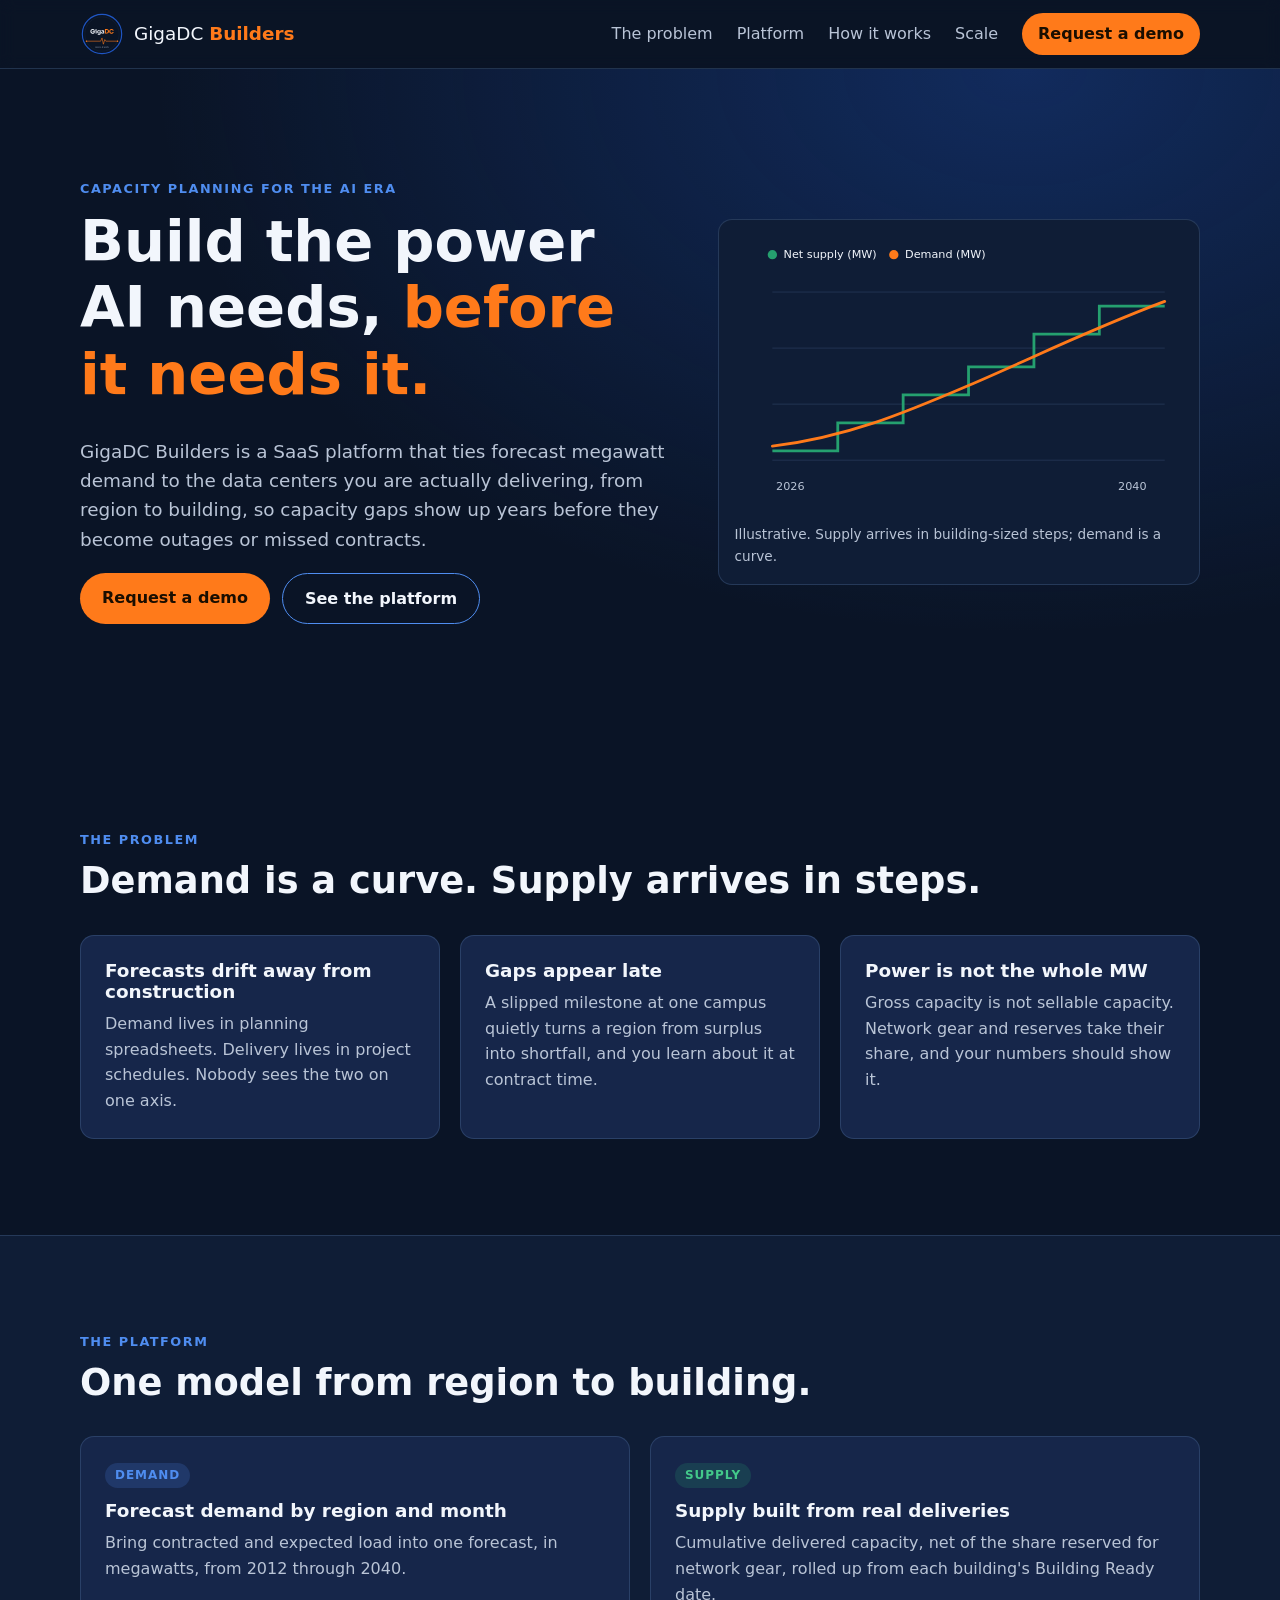
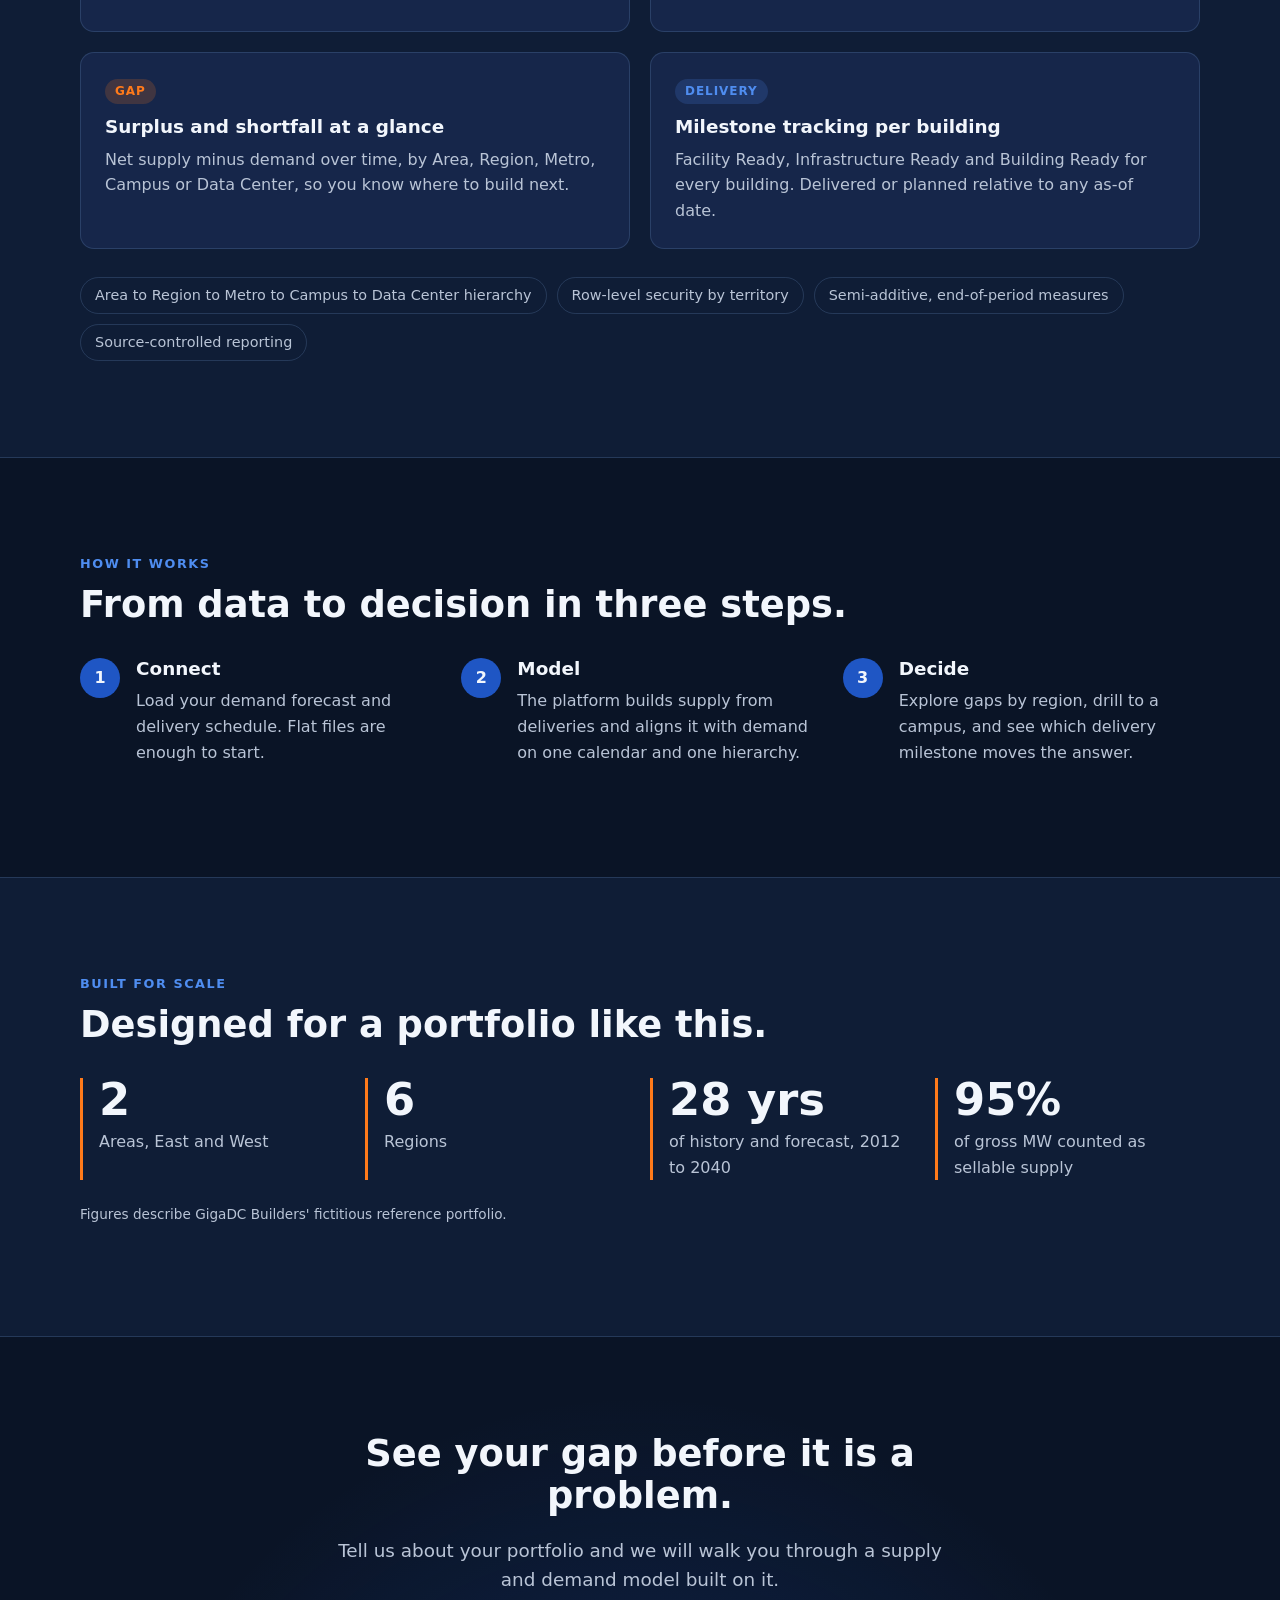
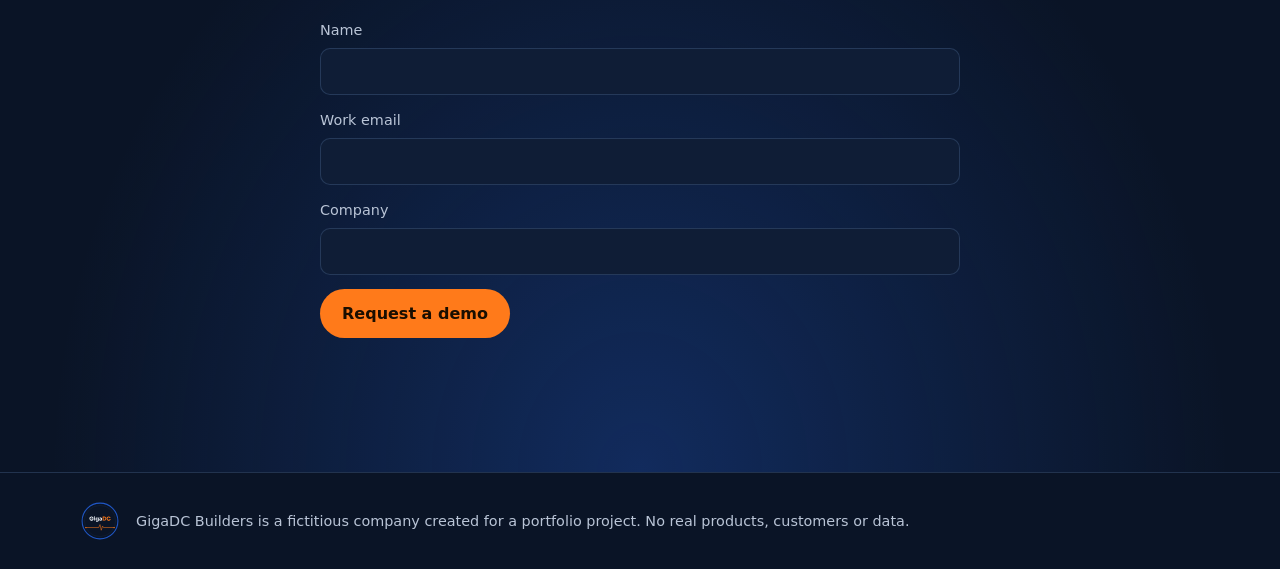
==== index.html @ 9e3f1603 "Add GigaDC Builders home page Single-page marketing site pitching the capacity planning SaaS: hero, " ====
<!doctype html>
<html lang="en">
<head>
  <meta charset="utf-8">
  <meta name="viewport" content="width=device-width, initial-scale=1">
  <title>GigaDC Builders | Plan and deliver AI-scale data center capacity</title>
  <meta name="description" content="GigaDC Builders is a SaaS platform that matches forecast power demand to delivered data center supply, so AI capacity lands when it is needed.">
  <link rel="icon" href="assets/logos/GigaDC_primary_on-dark.svg" type="image/svg+xml">
  <link rel="stylesheet" href="css/styles.css">
</head>
<body>
  <header class="site-header">
    <div class="wrap nav">
      <a href="#top" class="brand" aria-label="GigaDC Builders home">
        <img src="assets/logos/GigaDC_builders_on-dark.svg" alt="GigaDC Builders" width="44" height="44">
        <span>GigaDC <b>Builders</b></span>
      </a>
      <button class="nav-toggle" aria-label="Toggle menu" aria-expanded="false">Menu</button>
      <nav id="nav" aria-label="Primary">
        <a href="#problem">The problem</a>
        <a href="#platform">Platform</a>
        <a href="#how">How it works</a>
        <a href="#numbers">Scale</a>
        <a href="#demo" class="btn btn-small">Request a demo</a>
      </nav>
    </div>
  </header>

  <main id="top">
    <section class="hero">
      <div class="wrap hero-grid">
        <div>
          <p class="eyebrow">Capacity planning for the AI era</p>
          <h1>Build the power AI needs, <span class="accent">before it needs it.</span></h1>
          <p class="lead">GigaDC Builders is a SaaS platform that ties forecast megawatt demand to the data centers you are actually delivering, from region to building, so capacity gaps show up years before they become outages or missed contracts.</p>
          <div class="cta-row">
            <a href="#demo" class="btn">Request a demo</a>
            <a href="#platform" class="btn btn-ghost">See the platform</a>
          </div>
        </div>
        <figure class="hero-visual" aria-label="Supply versus demand, illustrative">
          <svg viewBox="0 0 480 300" role="img" aria-labelledby="chart-title">
            <title id="chart-title">Illustrative chart: net supply steps up and meets rising demand</title>
            <g stroke="#5B7AA8" stroke-opacity=".25">
              <line x1="40" y1="60" x2="460" y2="60"/><line x1="40" y1="120" x2="460" y2="120"/>
              <line x1="40" y1="180" x2="460" y2="180"/><line x1="40" y1="240" x2="460" y2="240"/>
            </g>
            <path class="supply" d="M40 230 H110 V200 H180 V170 H250 V140 H320 V105 H390 V75 H460" fill="none" stroke="#25A06F" stroke-width="3"/>
            <path class="demand" d="M40 225 C120 215 180 190 250 160 S380 100 460 70" fill="none" stroke="#FF7A1A" stroke-width="3" stroke-linecap="round"/>
            <text x="44" y="272" fill="#B9C4D6" font-size="12">2026</text>
            <text x="410" y="272" fill="#B9C4D6" font-size="12">2040</text>
            <circle cx="40" cy="20" r="5" fill="#25A06F"/><text x="52" y="24" fill="#F2F6FC" font-size="12">Net supply (MW)</text>
            <circle cx="170" cy="20" r="5" fill="#FF7A1A"/><text x="182" y="24" fill="#F2F6FC" font-size="12">Demand (MW)</text>
          </svg>
          <figcaption>Illustrative. Supply arrives in building-sized steps; demand is a curve.</figcaption>
        </figure>
      </div>
    </section>

    <section id="problem" class="section">
      <div class="wrap">
        <p class="eyebrow">The problem</p>
        <h2>Demand is a curve. Supply arrives in steps.</h2>
        <div class="cards three">
          <article class="card">
            <h3>Forecasts drift away from construction</h3>
            <p>Demand lives in planning spreadsheets. Delivery lives in project schedules. Nobody sees the two on one axis.</p>
          </article>
          <article class="card">
            <h3>Gaps appear late</h3>
            <p>A slipped milestone at one campus quietly turns a region from surplus into shortfall, and you learn about it at contract time.</p>
          </article>
          <article class="card">
            <h3>Power is not the whole MW</h3>
            <p>Gross capacity is not sellable capacity. Network gear and reserves take their share, and your numbers should show it.</p>
          </article>
        </div>
      </div>
    </section>

    <section id="platform" class="section alt">
      <div class="wrap">
        <p class="eyebrow">The platform</p>
        <h2>One model from region to building.</h2>
        <div class="cards two">
          <article class="card feature">
            <span class="tag blue">Demand</span>
            <h3>Forecast demand by region and month</h3>
            <p>Bring contracted and expected load into one forecast, in megawatts, from 2012 through 2040.</p>
          </article>
          <article class="card feature">
            <span class="tag green">Supply</span>
            <h3>Supply built from real deliveries</h3>
            <p>Cumulative delivered capacity, net of the share reserved for network gear, rolled up from each building's Building Ready date.</p>
          </article>
          <article class="card feature">
            <span class="tag orange">Gap</span>
            <h3>Surplus and shortfall at a glance</h3>
            <p>Net supply minus demand over time, by Area, Region, Metro, Campus or Data Center, so you know where to build next.</p>
          </article>
          <article class="card feature">
            <span class="tag blue">Delivery</span>
            <h3>Milestone tracking per building</h3>
            <p>Facility Ready, Infrastructure Ready and Building Ready for every building. Delivered or planned relative to any as-of date.</p>
          </article>
        </div>
        <ul class="chips" aria-label="Also included">
          <li>Area to Region to Metro to Campus to Data Center hierarchy</li>
          <li>Row-level security by territory</li>
          <li>Semi-additive, end-of-period measures</li>
          <li>Source-controlled reporting</li>
        </ul>
      </div>
    </section>

    <section id="how" class="section">
      <div class="wrap">
        <p class="eyebrow">How it works</p>
        <h2>From data to decision in three steps.</h2>
        <ol class="steps">
          <li><span class="num">1</span><div><h3>Connect</h3><p>Load your demand forecast and delivery schedule. Flat files are enough to start.</p></div></li>
          <li><span class="num">2</span><div><h3>Model</h3><p>The platform builds supply from deliveries and aligns it with demand on one calendar and one hierarchy.</p></div></li>
          <li><span class="num">3</span><div><h3>Decide</h3><p>Explore gaps by region, drill to a campus, and see which delivery milestone moves the answer.</p></div></li>
        </ol>
      </div>
    </section>

    <section id="numbers" class="section alt">
      <div class="wrap">
        <p class="eyebrow">Built for scale</p>
        <h2>Designed for a portfolio like this.</h2>
        <dl class="stats">
          <div><dt>2</dt><dd>Areas, East and West</dd></div>
          <div><dt>6</dt><dd>Regions</dd></div>
          <div><dt>28 yrs</dt><dd>of history and forecast, 2012 to 2040</dd></div>
          <div><dt>95%</dt><dd>of gross MW counted as sellable supply</dd></div>
        </dl>
        <p class="note">Figures describe GigaDC Builders' fictitious reference portfolio.</p>
      </div>
    </section>

    <section id="demo" class="section cta">
      <div class="wrap narrow">
        <h2>See your gap before it is a problem.</h2>
        <p class="lead">Tell us about your portfolio and we will walk you through a supply and demand model built on it.</p>
        <form class="demo-form" novalidate>
          <label>Name<input name="name" type="text" autocomplete="name" required></label>
          <label>Work email<input name="email" type="email" autocomplete="email" required></label>
          <label>Company<input name="company" type="text" autocomplete="organization"></label>
          <button class="btn" type="submit">Request a demo</button>
          <p class="form-status" role="status" aria-live="polite"></p>
        </form>
      </div>
    </section>
  </main>

  <footer class="site-footer">
    <div class="wrap foot">
      <img src="assets/logos/GigaDC_primary_on-dark.svg" alt="GigaDC" width="40" height="40">
      <p>GigaDC Builders is a fictitious company created for a portfolio project. No real products, customers or data.</p>
    </div>
  </footer>

  <script src="js/main.js"></script>
</body>
</html>
---- css/styles.css ----
:root {
  --navy-900: #0A1426;
  --navy-800: #0F1D36;
  --navy-700: #16264A;
  --blue: #4F8DF0;
  --blue-deep: #1F56C4;
  --orange: #FF7A1A;
  --green: #25A06F;
  --text: #F2F6FC;
  --muted: #B9C4D6;
  --line: rgba(91, 122, 168, .3);
  --radius: 14px;
  font-family: "Segoe UI", system-ui, -apple-system, Roboto, sans-serif;
}

* { box-sizing: border-box; }
html { scroll-behavior: smooth; scroll-padding-top: 80px; }
body { margin: 0; background: var(--navy-900); color: var(--text); line-height: 1.6; }
img { max-width: 100%; height: auto; }
a { color: inherit; }
.wrap { width: min(1120px, 100% - 32px); margin-inline: auto; }
.narrow { width: min(640px, 100% - 32px); }

h1, h2, h3 { line-height: 1.15; margin: 0 0 .5em; font-weight: 600; }
h1 { font-size: clamp(2.2rem, 5vw, 3.6rem); }
h2 { font-size: clamp(1.6rem, 3vw, 2.3rem); }
h3 { font-size: 1.15rem; }
p { margin: 0 0 1em; color: var(--muted); }
.accent { color: var(--orange); }
.eyebrow { color: var(--blue); text-transform: uppercase; letter-spacing: .12em; font-size: .8rem; font-weight: 600; margin-bottom: .75em; }
.lead { font-size: 1.15rem; max-width: 60ch; }

/* Header */
.site-header { position: sticky; top: 0; z-index: 10; background: rgba(10, 20, 38, .9); backdrop-filter: blur(8px); border-bottom: 1px solid var(--line); }
.nav { display: flex; align-items: center; justify-content: space-between; gap: 16px; min-height: 68px; }
.brand { display: flex; align-items: center; gap: 10px; text-decoration: none; font-weight: 300; font-size: 1.15rem; }
.brand b { color: var(--orange); font-weight: 600; }
nav { display: flex; align-items: center; gap: 24px; }
nav a { text-decoration: none; color: var(--muted); }
nav a:hover { color: var(--text); }
.nav-toggle { display: none; background: none; border: 1px solid var(--line); color: var(--text); border-radius: 8px; padding: 6px 12px; font: inherit; }

/* Buttons */
.btn { display: inline-block; background: var(--orange); color: #1a0e00; font: inherit; font-weight: 600; text-decoration: none; padding: 12px 22px; border: 0; border-radius: 999px; cursor: pointer; }
.btn:hover { filter: brightness(1.08); }
.btn-small { padding: 8px 16px; }
nav a.btn { color: #1a0e00; }
.btn-ghost { background: transparent; color: var(--text); border: 1px solid var(--blue); }
:focus-visible { outline: 3px solid var(--blue); outline-offset: 2px; }

/* Hero */
.hero { padding: clamp(48px, 9vw, 110px) 0; background: radial-gradient(ellipse at 80% 0%, rgba(31, 86, 196, .35), transparent 60%), var(--navy-900); }
.hero-grid { display: grid; grid-template-columns: 1.1fr .9fr; gap: 48px; align-items: center; }
.cta-row { display: flex; flex-wrap: wrap; gap: 12px; margin-top: 8px; }
.hero-visual { margin: 0; background: var(--navy-800); border: 1px solid var(--line); border-radius: var(--radius); padding: 16px; }
.hero-visual svg { width: 100%; height: auto; display: block; }
.hero-visual figcaption { font-size: .85rem; color: var(--muted); margin-top: 8px; }
.supply, .demand { stroke-dasharray: 1200; stroke-dashoffset: 1200; animation: draw 2.2s ease-out .3s forwards; }
@keyframes draw { to { stroke-dashoffset: 0; } }

/* Sections */
.section { padding: clamp(56px, 8vw, 96px) 0; }
.section.alt { background: var(--navy-800); border-block: 1px solid var(--line); }
.cards { display: grid; gap: 20px; margin-top: 32px; }
.cards.three { grid-template-columns: repeat(3, 1fr); }
.cards.two { grid-template-columns: repeat(2, 1fr); }
.card { background: var(--navy-700); border: 1px solid var(--line); border-radius: var(--radius); padding: 24px; }
.card p:last-child { margin-bottom: 0; }
.tag { display: inline-block; font-size: .75rem; font-weight: 600; text-transform: uppercase; letter-spacing: .08em; padding: 3px 10px; border-radius: 999px; margin-bottom: 12px; }
.tag.blue { background: rgba(79, 141, 240, .18); color: var(--blue); }
.tag.green { background: rgba(37, 160, 111, .2); color: #43C98A; }
.tag.orange { background: rgba(255, 122, 26, .18); color: var(--orange); }
.chips { list-style: none; display: flex; flex-wrap: wrap; gap: 10px; padding: 0; margin: 28px 0 0; }
.chips li { border: 1px solid var(--line); border-radius: 999px; padding: 6px 14px; font-size: .9rem; color: var(--muted); }

/* Steps */
.steps { list-style: none; padding: 0; margin: 32px 0 0; display: grid; gap: 24px; grid-template-columns: repeat(3, 1fr); }
.steps li { display: flex; gap: 16px; }
.num { flex: none; width: 40px; height: 40px; border-radius: 50%; display: grid; place-items: center; background: var(--blue-deep); font-weight: 600; }

/* Stats */
.stats { display: grid; grid-template-columns: repeat(4, 1fr); gap: 20px; margin: 32px 0 0; }
.stats div { border-left: 3px solid var(--orange); padding-left: 16px; }
.stats dt { font-size: clamp(2rem, 4vw, 2.8rem); font-weight: 600; line-height: 1; }
.stats dd { margin: 6px 0 0; color: var(--muted); }
.note { font-size: .85rem; margin-top: 24px; }

/* CTA form */
.cta { text-align: center; background: radial-gradient(ellipse at 50% 100%, rgba(31, 86, 196, .35), transparent 65%), var(--navy-900); }
.cta .lead { margin-inline: auto; }
.demo-form { display: grid; gap: 14px; text-align: left; margin-top: 24px; }
.demo-form label { display: grid; gap: 6px; font-size: .9rem; color: var(--muted); }
.demo-form input { font: inherit; padding: 11px 14px; border-radius: 10px; border: 1px solid var(--line); background: var(--navy-800); color: var(--text); }
.demo-form input[aria-invalid="true"] { border-color: #E5484D; }
.demo-form .btn { justify-self: start; }
.form-status { margin: 0; min-height: 1.5em; }

/* Footer */
.site-footer { border-top: 1px solid var(--line); padding: 28px 0; }
.foot { display: flex; align-items: center; gap: 16px; }
.foot p { margin: 0; font-size: .9rem; }

@media (max-width: 860px) {
  .hero-grid, .cards.three, .cards.two, .steps { grid-template-columns: 1fr; }
  .stats { grid-template-columns: repeat(2, 1fr); }
  .nav-toggle { display: block; }
  nav { display: none; position: absolute; top: 68px; left: 0; right: 0; flex-direction: column; align-items: stretch; gap: 0; background: var(--navy-900); border-bottom: 1px solid var(--line); padding: 8px 16px 16px; }
  nav.open { display: flex; }
  nav a { padding: 10px 0; }
  nav a.btn { text-align: center; margin-top: 8px; }
}

@media (prefers-reduced-motion: reduce) {
  html { scroll-behavior: auto; }
  .supply, .demand { animation: none; stroke-dashoffset: 0; }
}
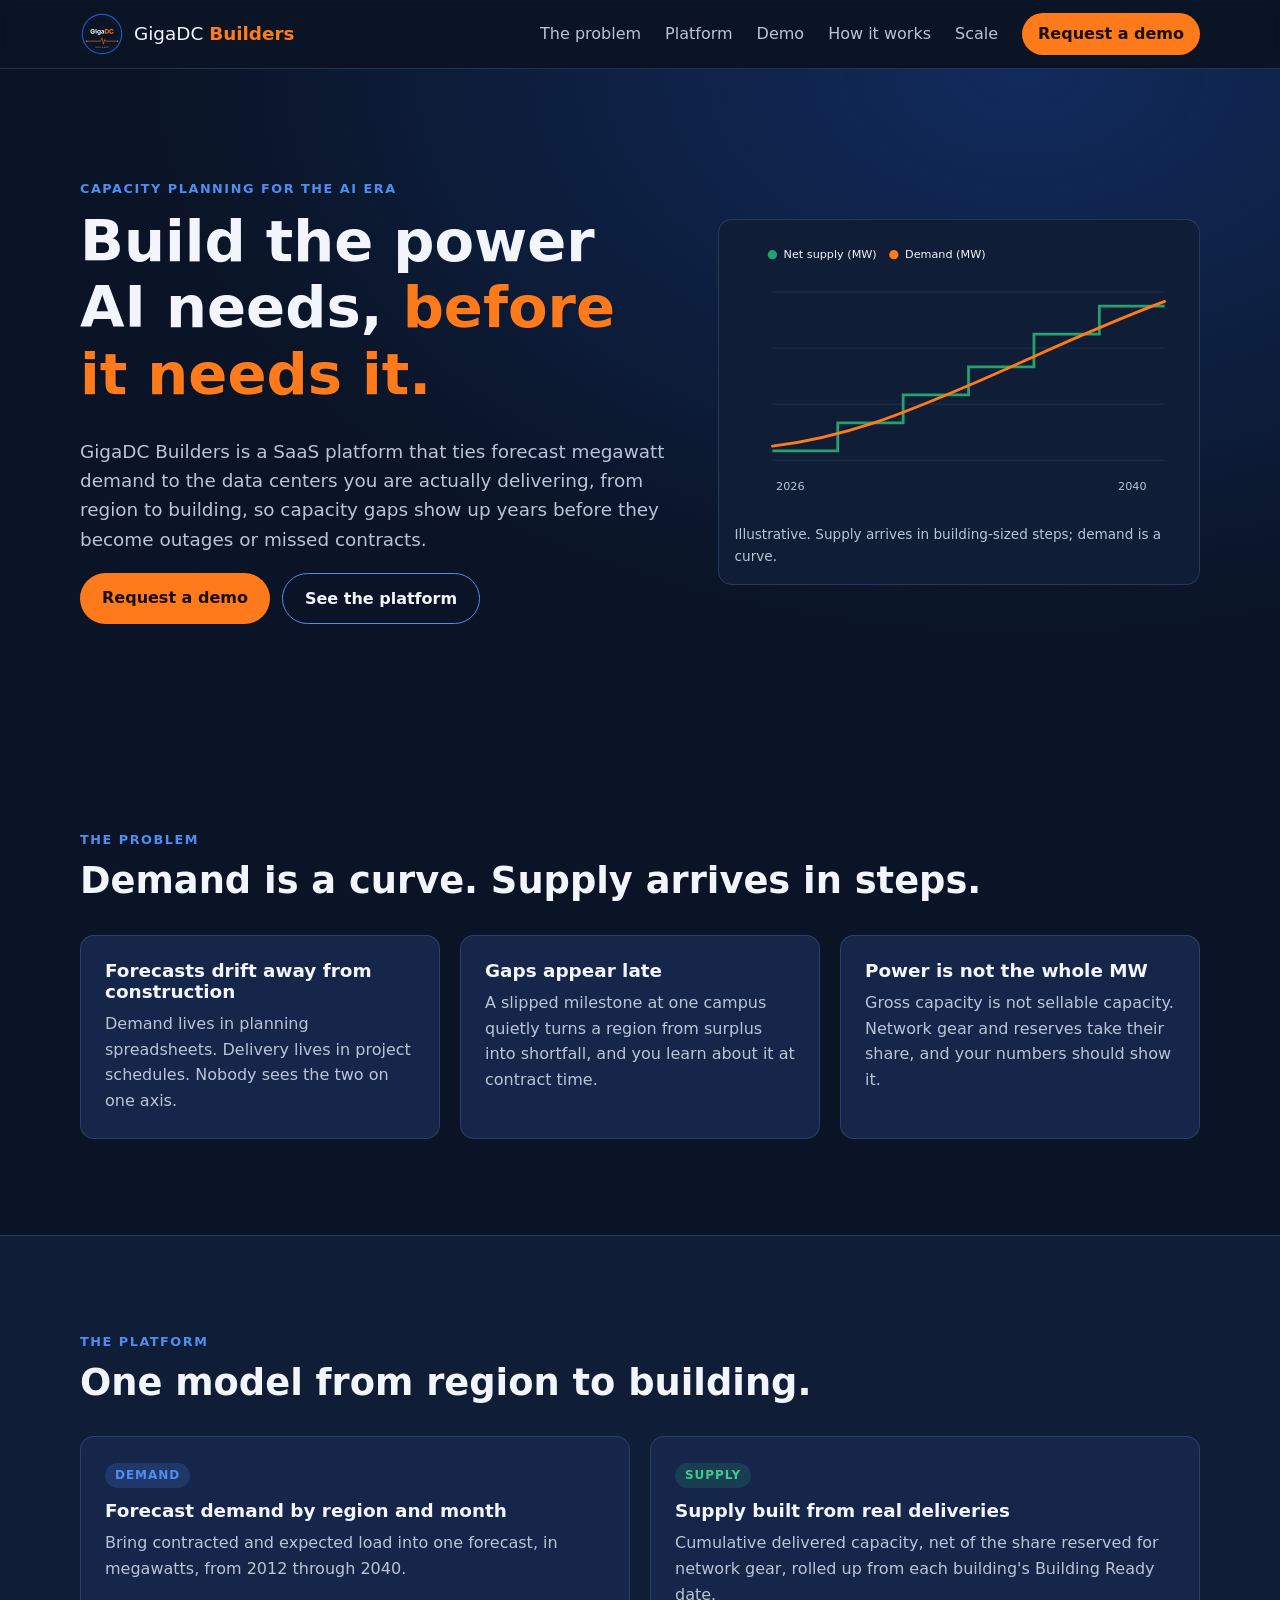
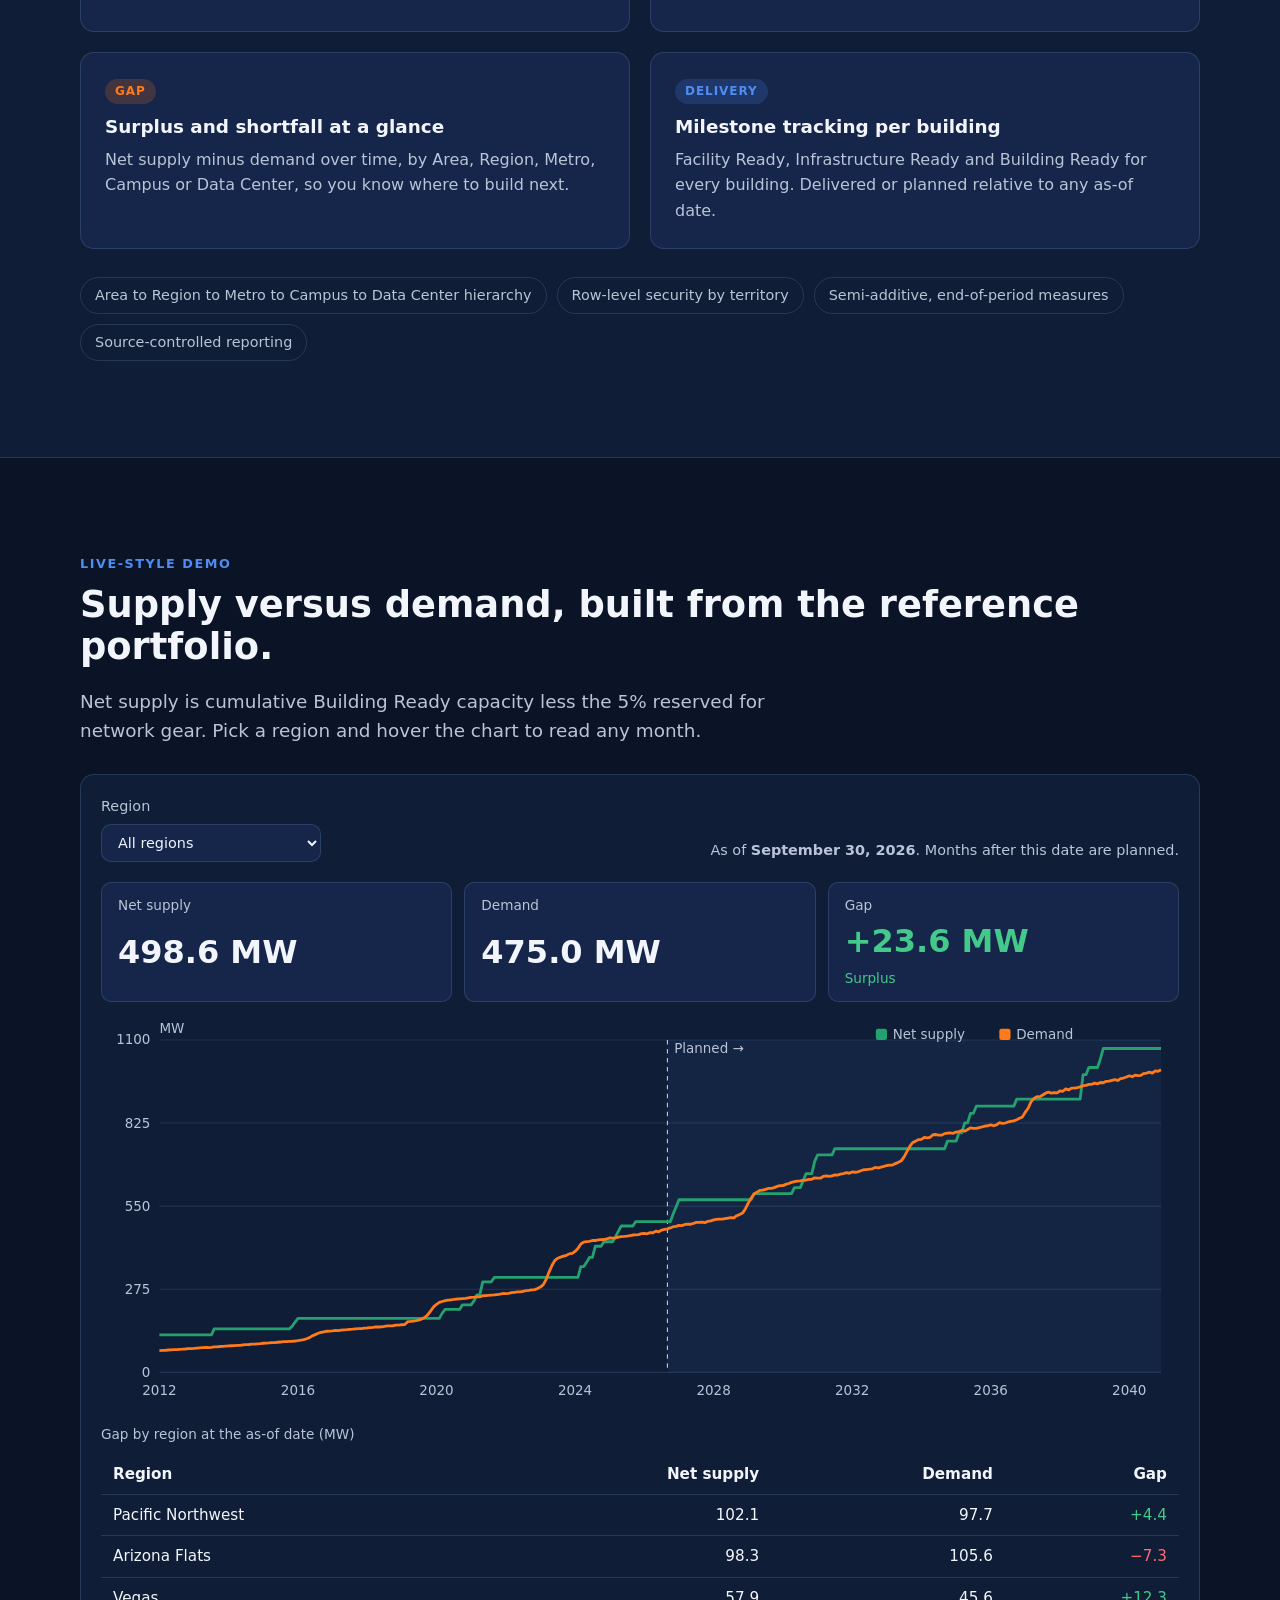
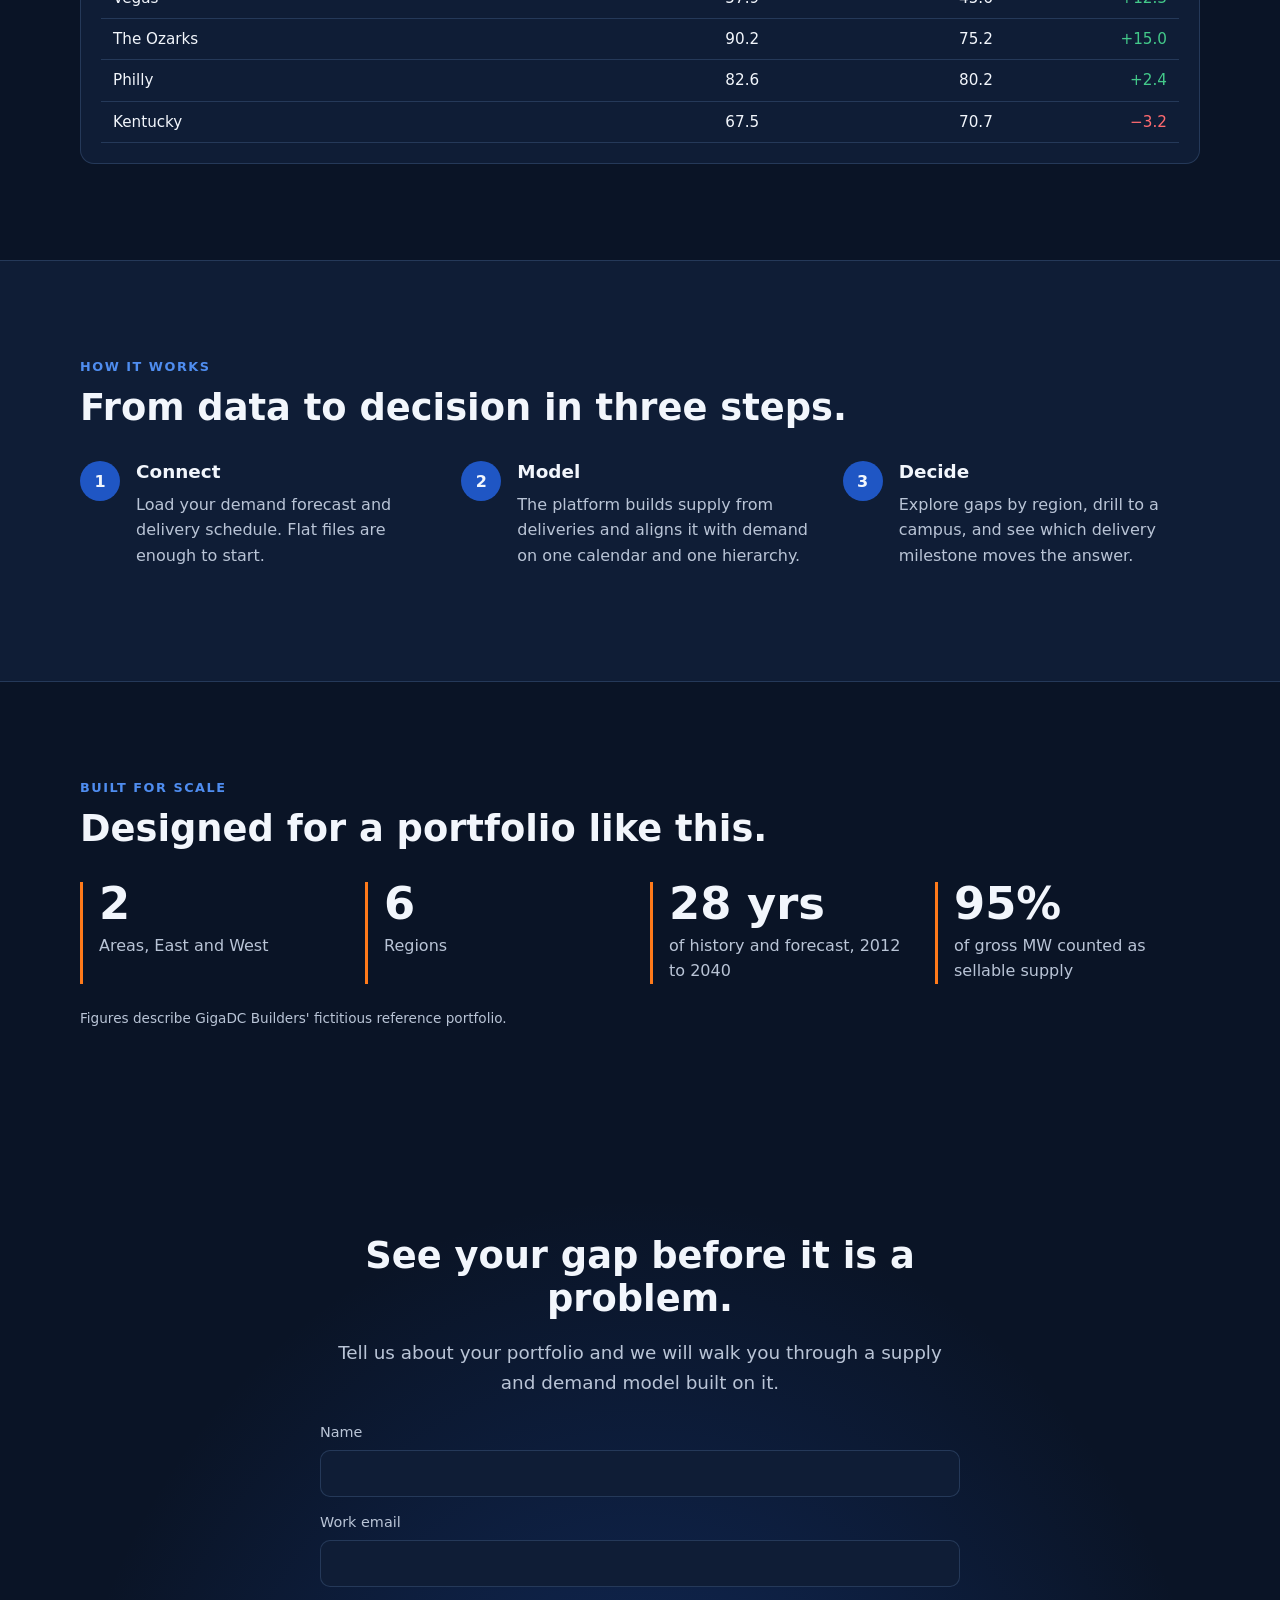
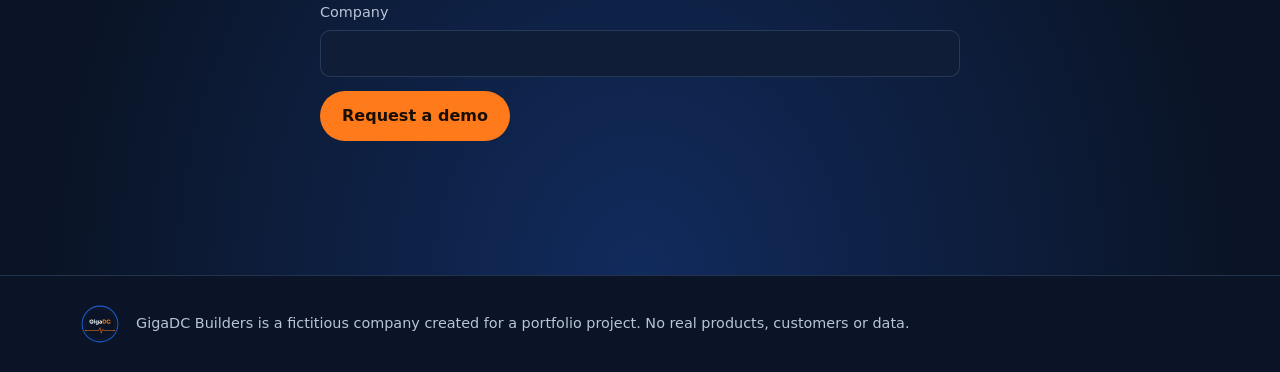
==== commit ebe28a54: "Add supply vs demand dashboard demo Region picker, KPI tiles at the As Of Date, SVG chart with hover" ====
--- a/index.html
+++ b/index.html
@@ -19,6 +19,7 @@
       <nav id="nav" aria-label="Primary">
         <a href="#problem">The problem</a>
         <a href="#platform">Platform</a>
+        <a href="#dashboard">Demo</a>
         <a href="#how">How it works</a>
         <a href="#numbers">Scale</a>
         <a href="#demo" class="btn btn-small">Request a demo</a>
@@ -113,7 +114,39 @@
       </div>
     </section>
 
-    <section id="how" class="section">
+    <section id="dashboard" class="section">
+      <div class="wrap">
+        <p class="eyebrow">Live-style demo</p>
+        <h2>Supply versus demand, built from the reference portfolio.</h2>
+        <p class="lead">Net supply is cumulative Building Ready capacity less the 5% reserved for network gear. Pick a region and hover the chart to read any month.</p>
+        <div class="dash" id="dash">
+          <div class="dash-controls">
+            <label>Region
+              <select id="dash-region"></select>
+            </label>
+            <p class="dash-asof">As of <b id="dash-asof"></b>. Months after this date are planned.</p>
+          </div>
+          <div class="kpis" aria-live="polite">
+            <div class="kpi"><span>Net supply</span><b id="kpi-supply"></b></div>
+            <div class="kpi"><span>Demand</span><b id="kpi-demand"></b></div>
+            <div class="kpi"><span>Gap</span><b id="kpi-gap"></b><em id="kpi-gap-label"></em></div>
+          </div>
+          <div class="chart-box">
+            <svg id="dash-chart" role="img" aria-label="Net supply and demand in MW by month, 2012 to 2040"></svg>
+            <div id="dash-tip" class="tip" hidden></div>
+          </div>
+          <div class="table-scroll">
+            <table class="dash-table">
+              <caption>Gap by region at the as-of date (MW)</caption>
+              <thead><tr><th>Region</th><th>Net supply</th><th>Demand</th><th>Gap</th></tr></thead>
+              <tbody id="dash-rows"></tbody>
+            </table>
+          </div>
+        </div>
+      </div>
+    </section>
+
+    <section id="how" class="section alt">
       <div class="wrap">
         <p class="eyebrow">How it works</p>
         <h2>From data to decision in three steps.</h2>
@@ -125,7 +158,7 @@
       </div>
     </section>
 
-    <section id="numbers" class="section alt">
+    <section id="numbers" class="section">
       <div class="wrap">
         <p class="eyebrow">Built for scale</p>
         <h2>Designed for a portfolio like this.</h2>
@@ -161,6 +194,8 @@
     </div>
   </footer>
 
+  <script src="js/demo-data.js"></script>
+  <script src="js/dashboard.js"></script>
   <script src="js/main.js"></script>
 </body>
 </html>
--- a/css/styles.css
+++ b/css/styles.css
@@ -73,6 +73,34 @@
 .chips { list-style: none; display: flex; flex-wrap: wrap; gap: 10px; padding: 0; margin: 28px 0 0; }
 .chips li { border: 1px solid var(--line); border-radius: 999px; padding: 6px 14px; font-size: .9rem; color: var(--muted); }
 
+/* Dashboard demo */
+.dash { margin-top: 28px; background: var(--navy-800); border: 1px solid var(--line); border-radius: var(--radius); padding: 20px; }
+.dash-controls { display: flex; flex-wrap: wrap; align-items: end; justify-content: space-between; gap: 12px 24px; }
+.dash-controls label { display: grid; gap: 6px; font-size: .9rem; color: var(--muted); }
+.dash-controls select { font: inherit; padding: 9px 12px; border-radius: 10px; border: 1px solid var(--line); background: var(--navy-700); color: var(--text); min-width: 220px; }
+.dash-asof { margin: 0; font-size: .9rem; }
+.kpis { display: grid; grid-template-columns: repeat(3, 1fr); gap: 12px; margin: 20px 0; }
+.kpi { background: var(--navy-700); border: 1px solid var(--line); border-radius: 10px; padding: 12px 16px; display: grid; }
+.kpi span { color: var(--muted); font-size: .85rem; }
+.kpi b { font-size: clamp(1.4rem, 3vw, 2rem); font-weight: 600; }
+.kpi em { font-style: normal; font-size: .85rem; }
+.kpi.good b, .kpi.good em { color: #43C98A; }
+.kpi.bad b, .kpi.bad em { color: #FF6B70; }
+.chart-box { position: relative; }
+#dash-chart { width: 100%; height: auto; display: block; }
+#dash-chart text { fill: var(--muted); font-size: 12px; }
+.tip { position: absolute; pointer-events: none; background: var(--navy-900); border: 1px solid var(--line); border-radius: 8px; padding: 8px 12px; font-size: .85rem; white-space: nowrap; transform: translate(-50%, 0); }
+.tip b { display: block; margin-bottom: 2px; }
+.table-scroll { overflow-x: auto; margin-top: 20px; }
+.dash-table { width: 100%; border-collapse: collapse; font-size: .95rem; }
+.dash-table caption { text-align: left; color: var(--muted); font-size: .85rem; padding-bottom: 8px; }
+.dash-table th, .dash-table td { text-align: right; padding: 8px 12px; border-bottom: 1px solid var(--line); }
+.dash-table th:first-child, .dash-table td:first-child { text-align: left; }
+.dash-table tr.sel { background: rgba(79, 141, 240, .15); }
+.dash-table tbody tr { cursor: pointer; }
+.dash-table .pos { color: #43C98A; }
+.dash-table .neg { color: #FF6B70; }
+
 /* Steps */
 .steps { list-style: none; padding: 0; margin: 32px 0 0; display: grid; gap: 24px; grid-template-columns: repeat(3, 1fr); }
 .steps li { display: flex; gap: 16px; }
@@ -103,6 +131,7 @@
 @media (max-width: 860px) {
   .hero-grid, .cards.three, .cards.two, .steps { grid-template-columns: 1fr; }
   .stats { grid-template-columns: repeat(2, 1fr); }
+  .kpis { grid-template-columns: 1fr; }
   .nav-toggle { display: block; }
   nav { display: none; position: absolute; top: 68px; left: 0; right: 0; flex-direction: column; align-items: stretch; gap: 0; background: var(--navy-900); border-bottom: 1px solid var(--line); padding: 8px 16px 16px; }
   nav.open { display: flex; }
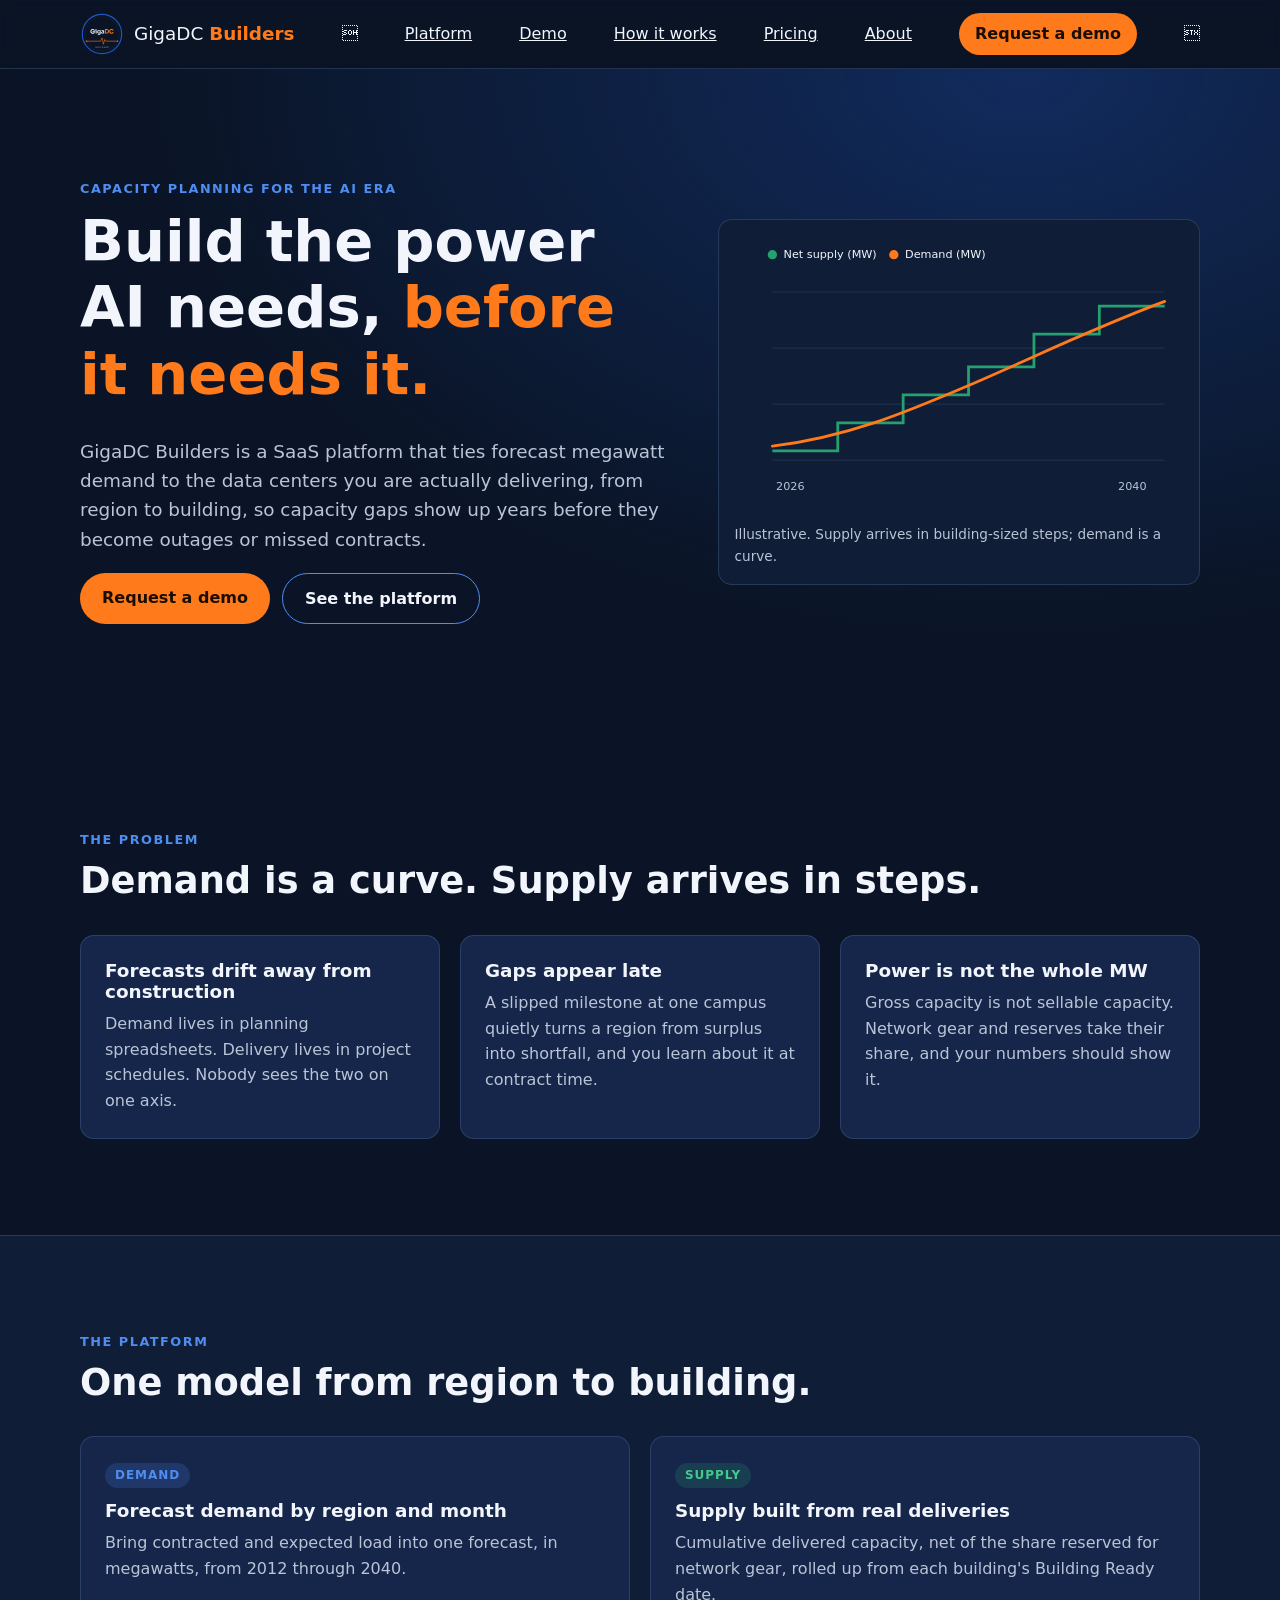
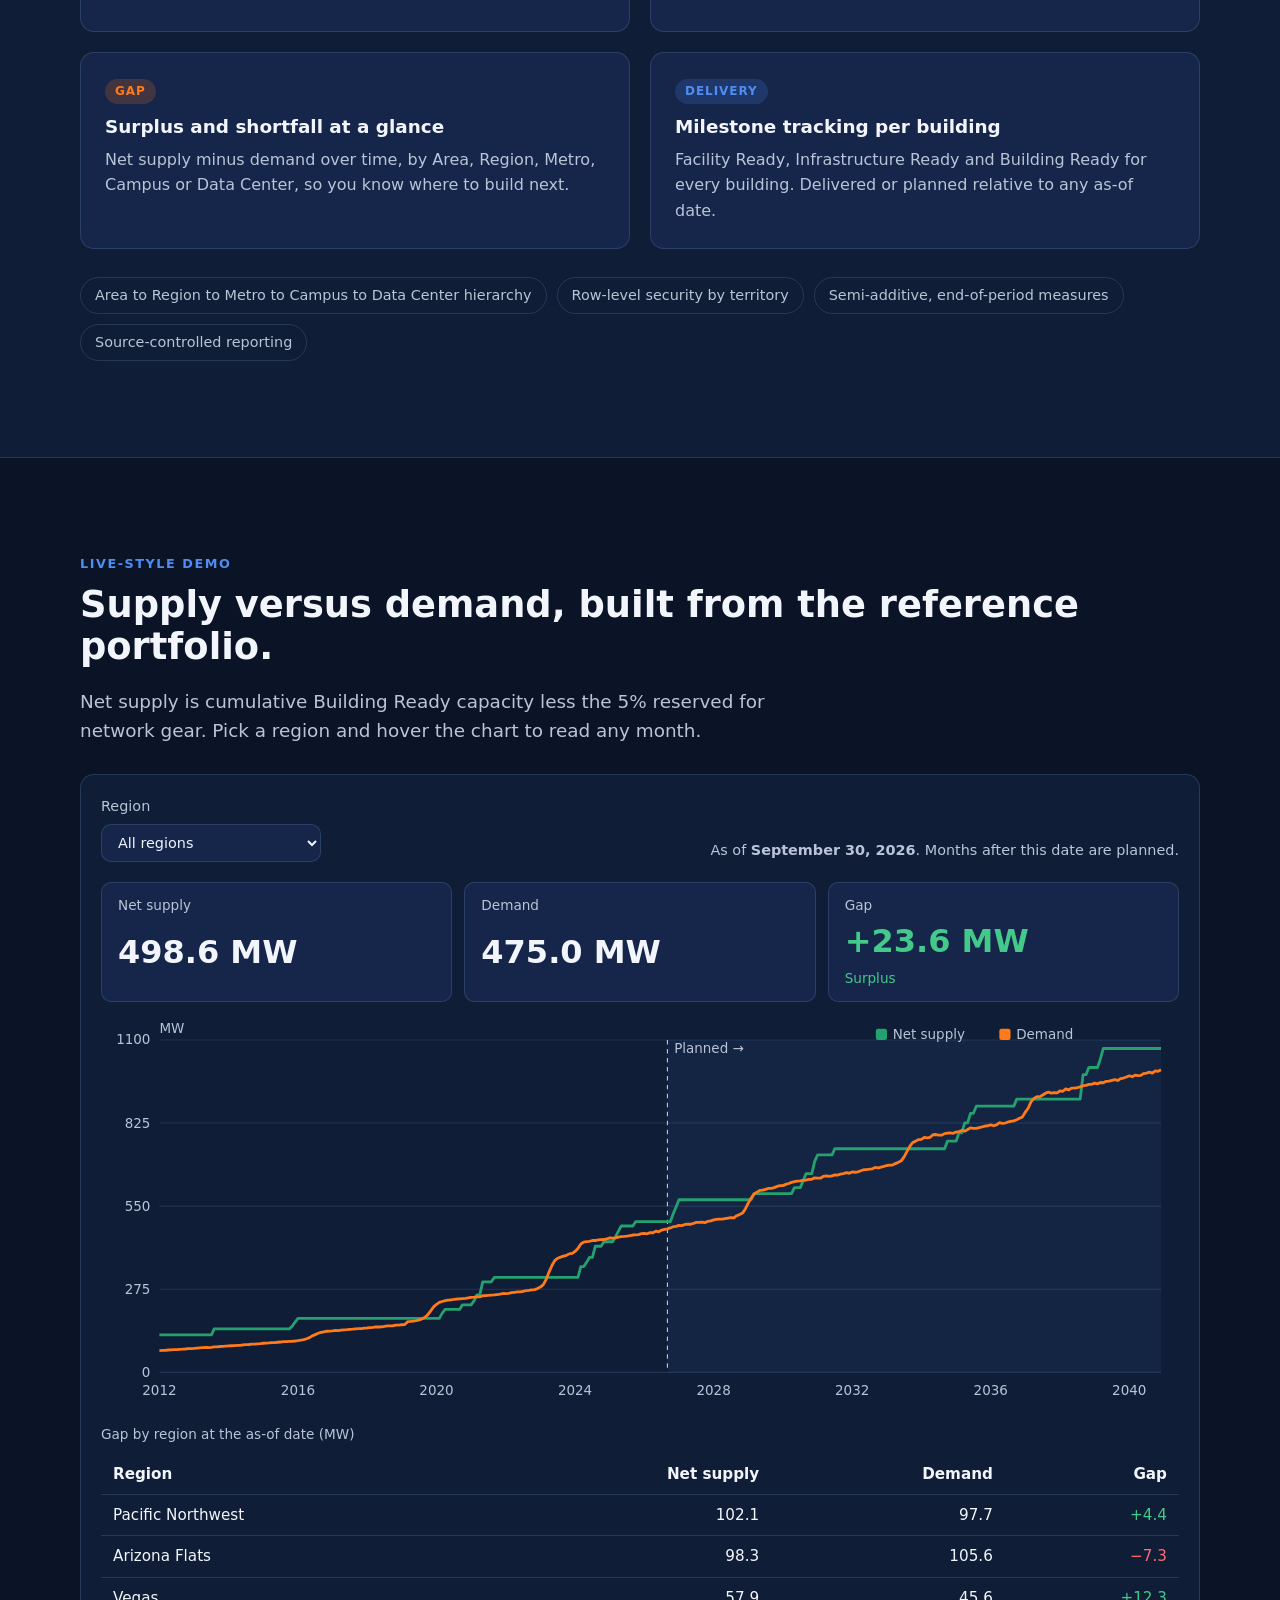
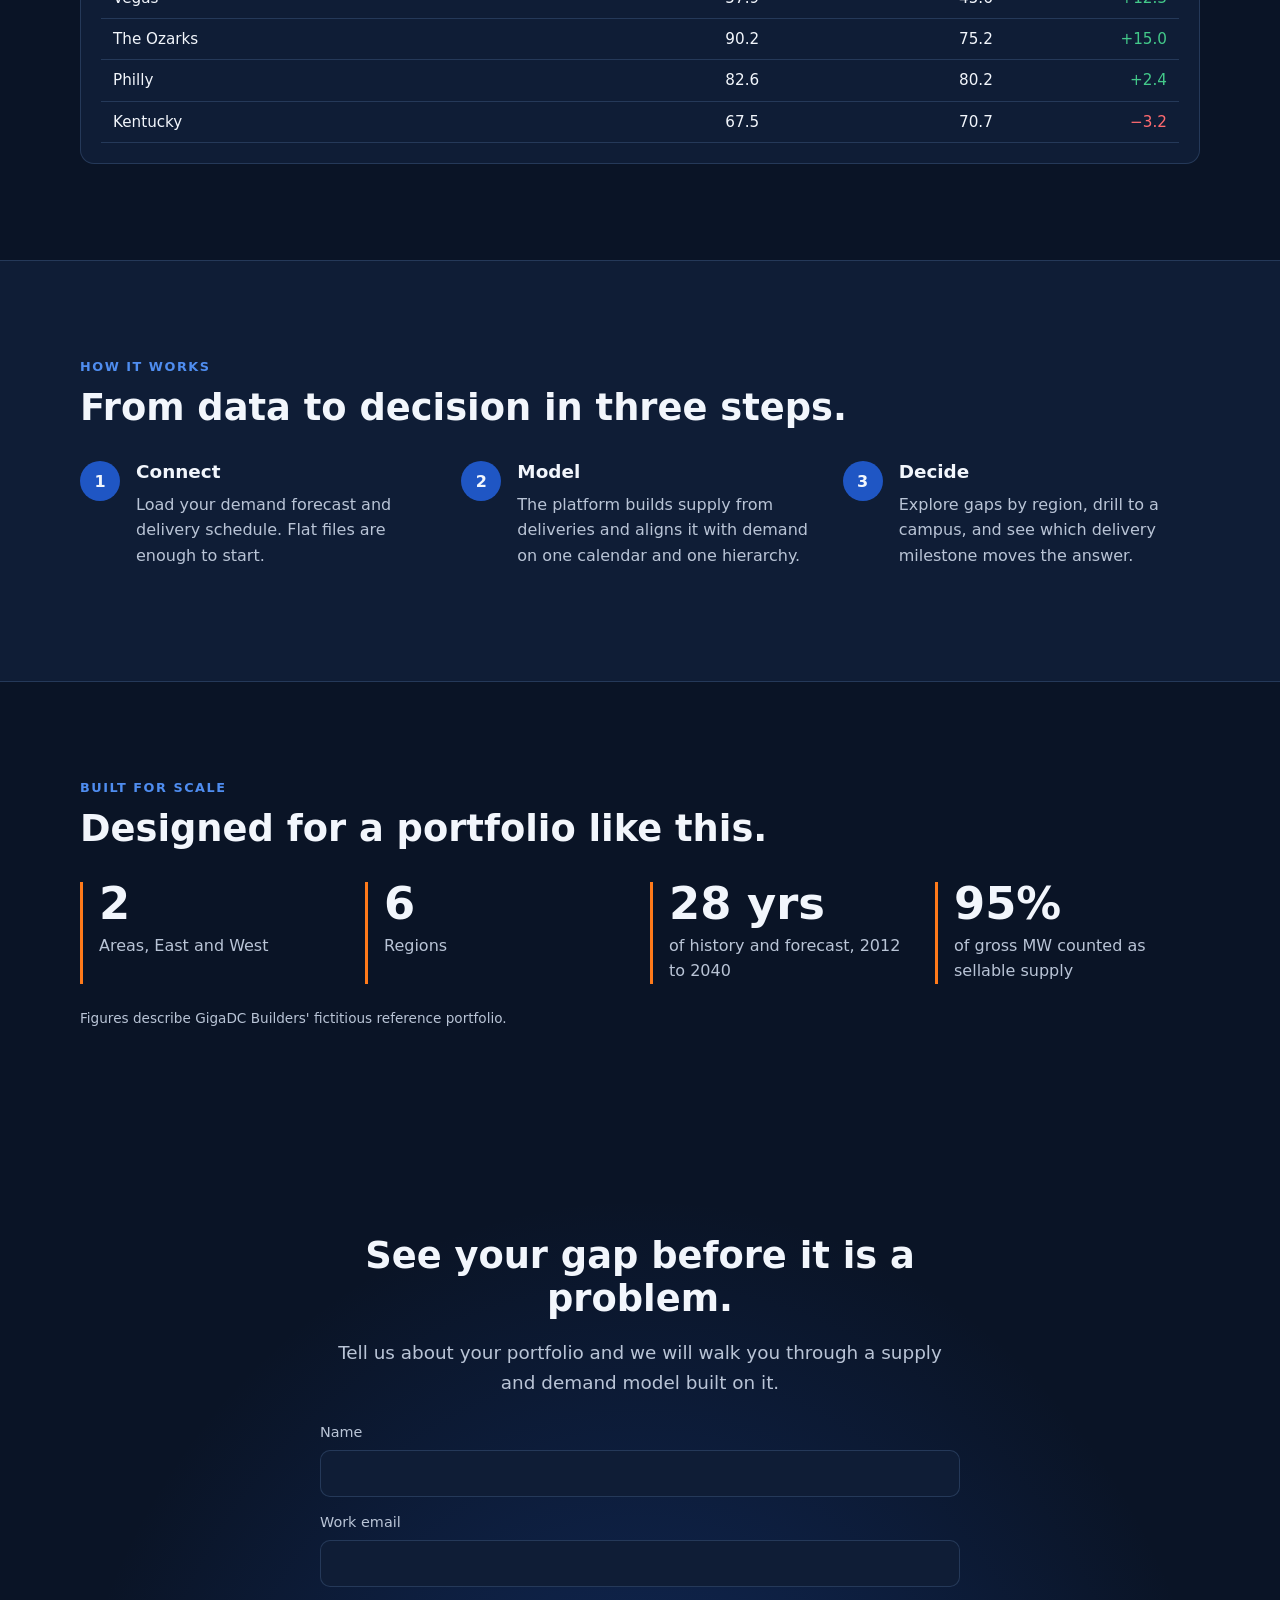
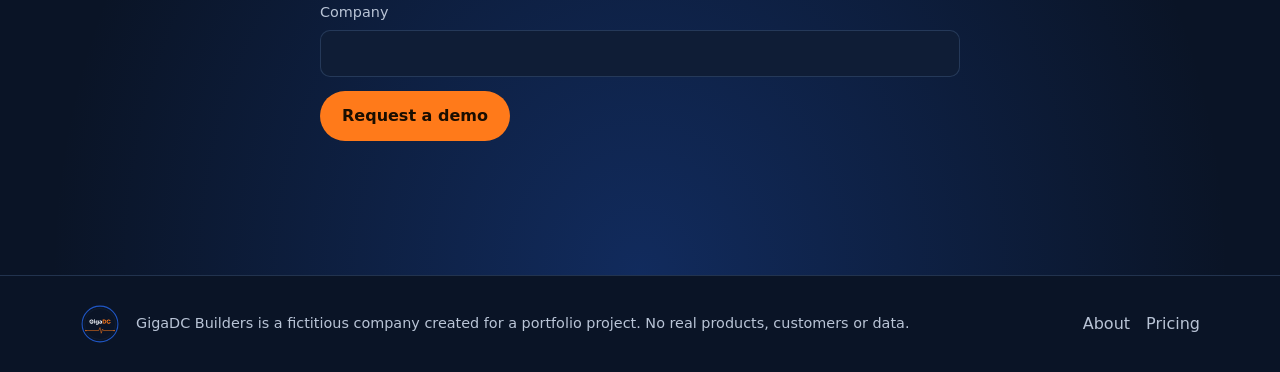
==== commit ad172302: "Add About and Pricing pages Shared header and footer repeated per page; nav now links across pages. " ====
--- a/index.html
+++ b/index.html
@@ -16,14 +16,14 @@
         <span>GigaDC <b>Builders</b></span>
       </a>
       <button class="nav-toggle" aria-label="Toggle menu" aria-expanded="false">Menu</button>
-      <nav id="nav" aria-label="Primary">
-        <a href="#problem">The problem</a>
+      
         <a href="#platform">Platform</a>
         <a href="#dashboard">Demo</a>
         <a href="#how">How it works</a>
-        <a href="#numbers">Scale</a>
+        <a href="pricing.html">Pricing</a>
+        <a href="about.html">About</a>
         <a href="#demo" class="btn btn-small">Request a demo</a>
-      </nav>
+      
     </div>
   </header>
 
@@ -191,6 +191,7 @@
     <div class="wrap foot">
       <img src="assets/logos/GigaDC_primary_on-dark.svg" alt="GigaDC" width="40" height="40">
       <p>GigaDC Builders is a fictitious company created for a portfolio project. No real products, customers or data.</p>
+      <nav class="foot-links" aria-label="Footer"><a href="about.html">About</a><a href="pricing.html">Pricing</a></nav>
     </div>
   </footer>
 
--- a/css/styles.css
+++ b/css/styles.css
@@ -143,3 +143,31 @@
   html { scroll-behavior: auto; }
   .supply, .demand { animation: none; stroke-dashoffset: 0; }
 }
+
+/* Inner pages */
+.page-hero { padding-top: clamp(56px, 8vw, 100px); }
+.page-hero h1 { max-width: 20ch; }
+nav a[aria-current="page"] { color: var(--text); border-bottom: 2px solid var(--orange); }
+.foot { flex-wrap: wrap; }
+.foot-links { display: flex; gap: 16px; margin-left: auto; }
+.foot-links a { color: var(--muted); text-decoration: none; }
+.foot-links a:hover { color: var(--text); }
+.narrow-text { width: min(820px, 100% - 32px); }
+.timeline { list-style: none; padding: 0; margin: 28px 0 0; border-left: 2px solid var(--line); }
+.timeline li { position: relative; padding: 0 0 24px 24px; display: grid; gap: 2px; }
+.timeline li::before { content: ""; position: absolute; left: -7px; top: 6px; width: 12px; height: 12px; border-radius: 50%; background: var(--orange); }
+.timeline b { font-size: 1.3rem; }
+.timeline span { color: var(--muted); }
+.tier { display: flex; flex-direction: column; }
+.tier.featured { border-color: var(--orange); box-shadow: 0 0 0 1px var(--orange); }
+.tier ul { list-style: none; padding: 0; margin: 0 0 24px; flex: 1; }
+.tier li { padding: 6px 0 6px 24px; position: relative; color: var(--muted); }
+.tier li::before { content: "\2713"; position: absolute; left: 0; color: #43C98A; }
+.tier .btn { text-align: center; }
+.price { margin: 0 0 8px; color: var(--muted); }
+.price b { font-size: 2.2rem; color: var(--text); font-weight: 600; }
+.compare td:not(:first-child), .compare th:not(:first-child) { text-align: center; }
+details { border-bottom: 1px solid var(--line); padding: 14px 0; }
+summary { cursor: pointer; font-weight: 600; }
+details p { margin: 10px 0 0; }
+.tier .tag { align-self: flex-start; }
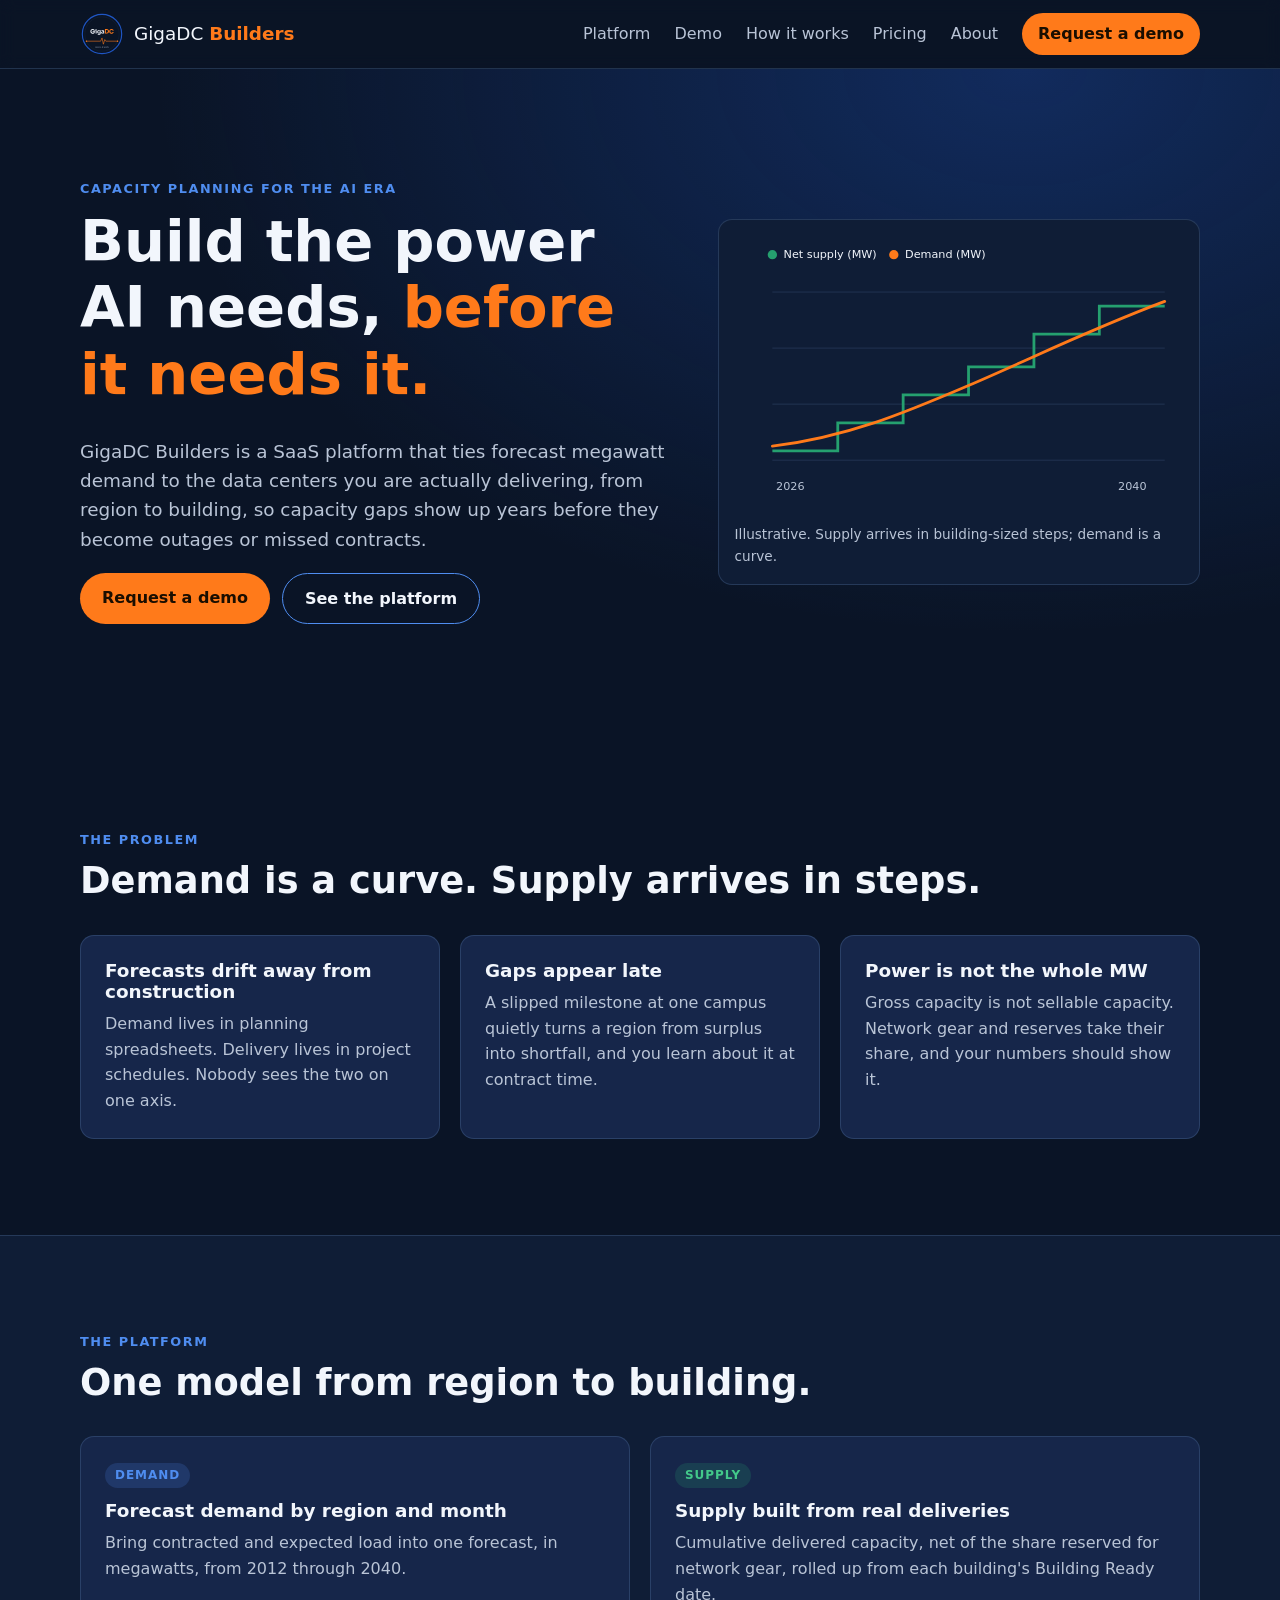
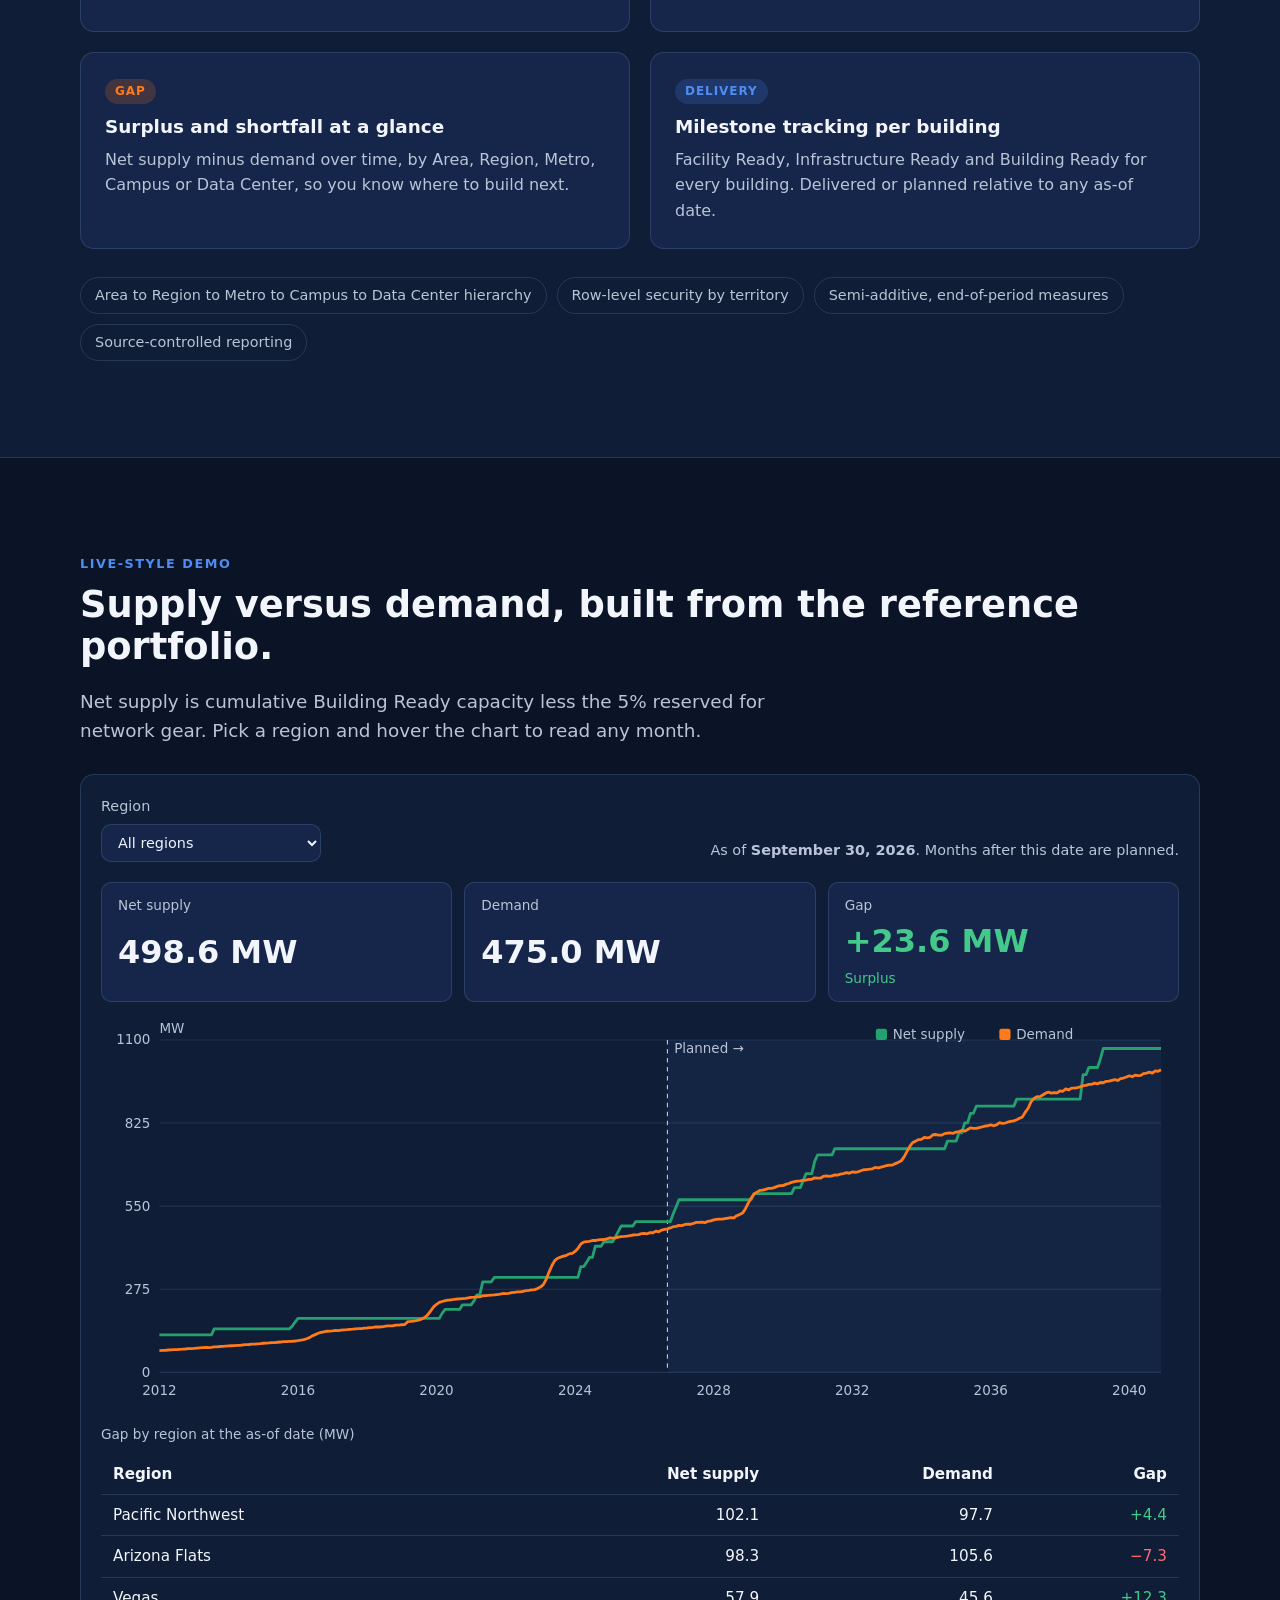
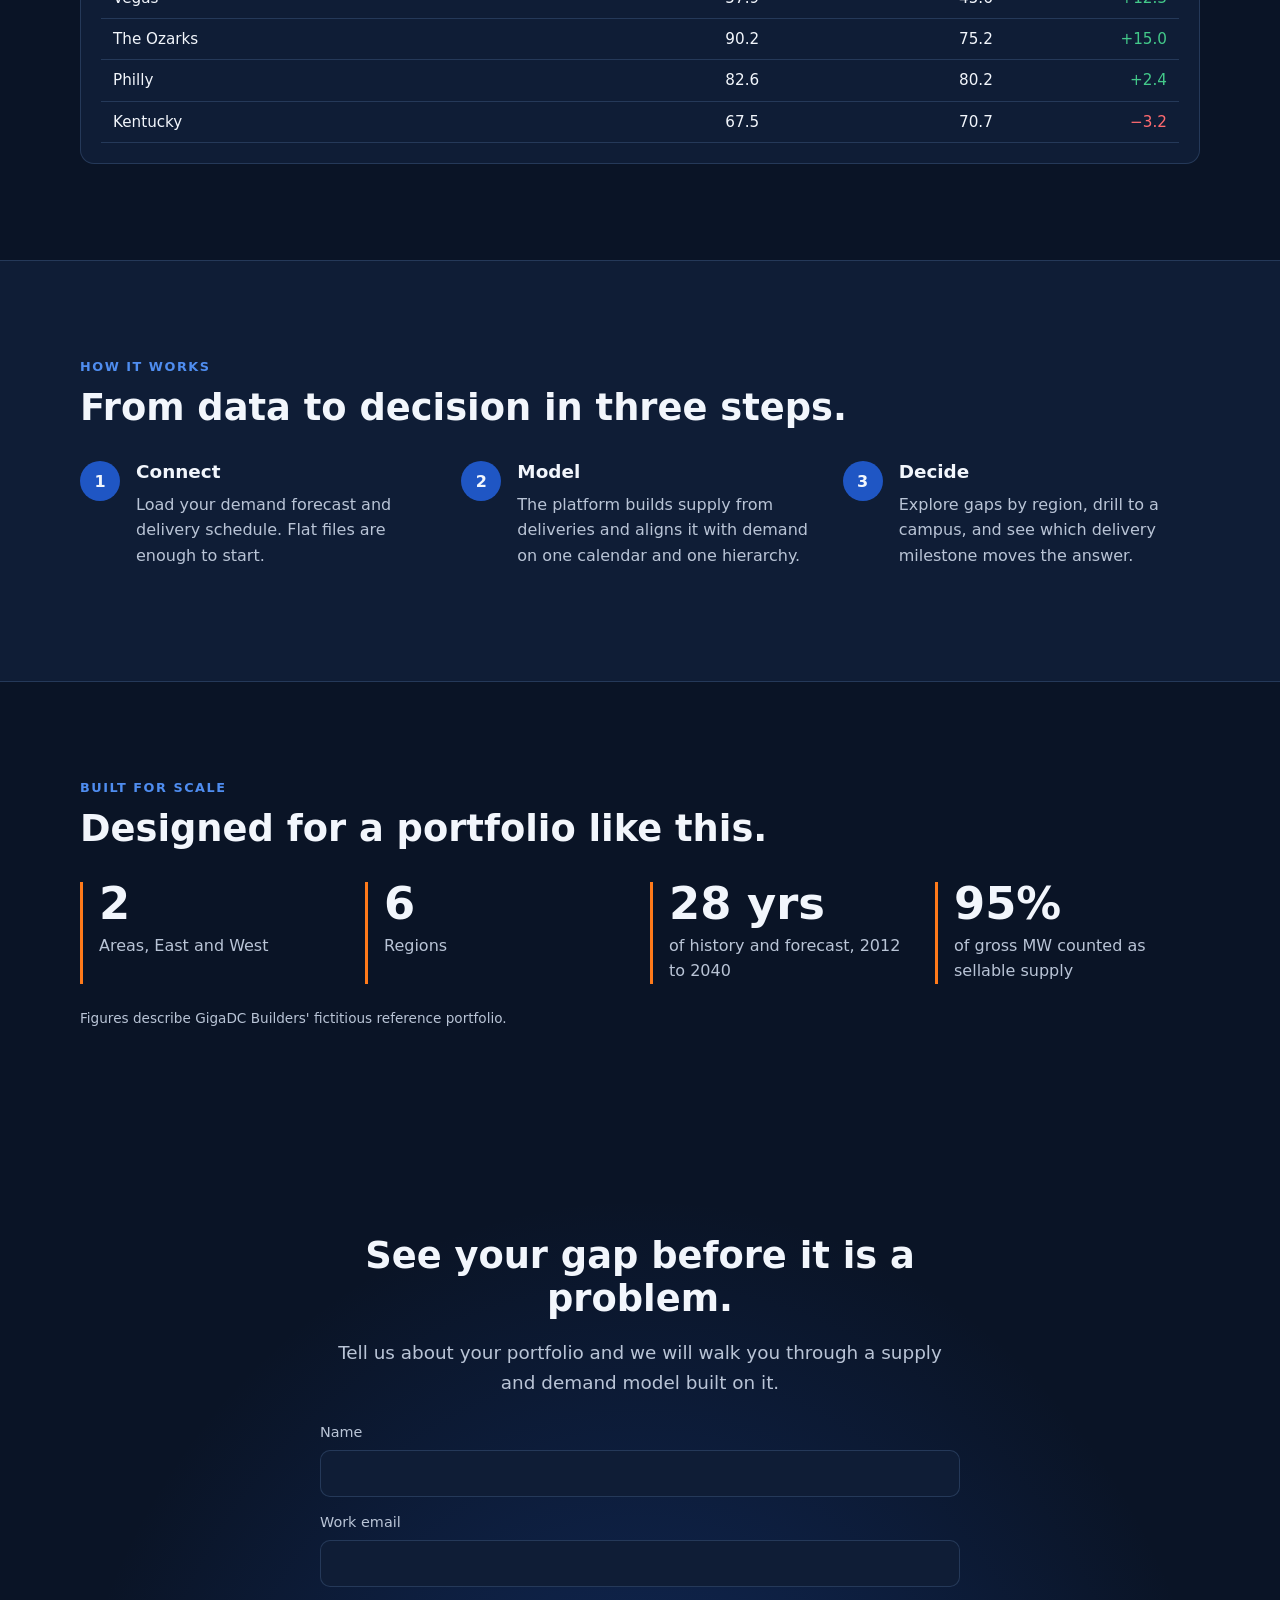
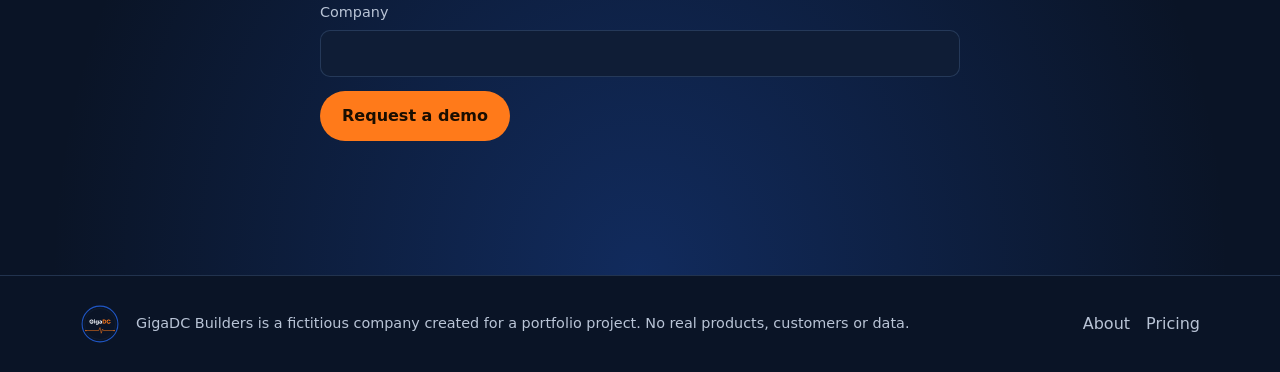
==== commit 02e704c0: "Restore the primary nav on the home page The nav tags were dropped when the page links were added, w" ====
--- a/index.html
+++ b/index.html
@@ -16,14 +16,14 @@
         <span>GigaDC <b>Builders</b></span>
       </a>
       <button class="nav-toggle" aria-label="Toggle menu" aria-expanded="false">Menu</button>
-      
+      <nav id="nav" aria-label="Primary">
         <a href="#platform">Platform</a>
         <a href="#dashboard">Demo</a>
         <a href="#how">How it works</a>
         <a href="pricing.html">Pricing</a>
         <a href="about.html">About</a>
         <a href="#demo" class="btn btn-small">Request a demo</a>
-      
+      </nav>
     </div>
   </header>
 
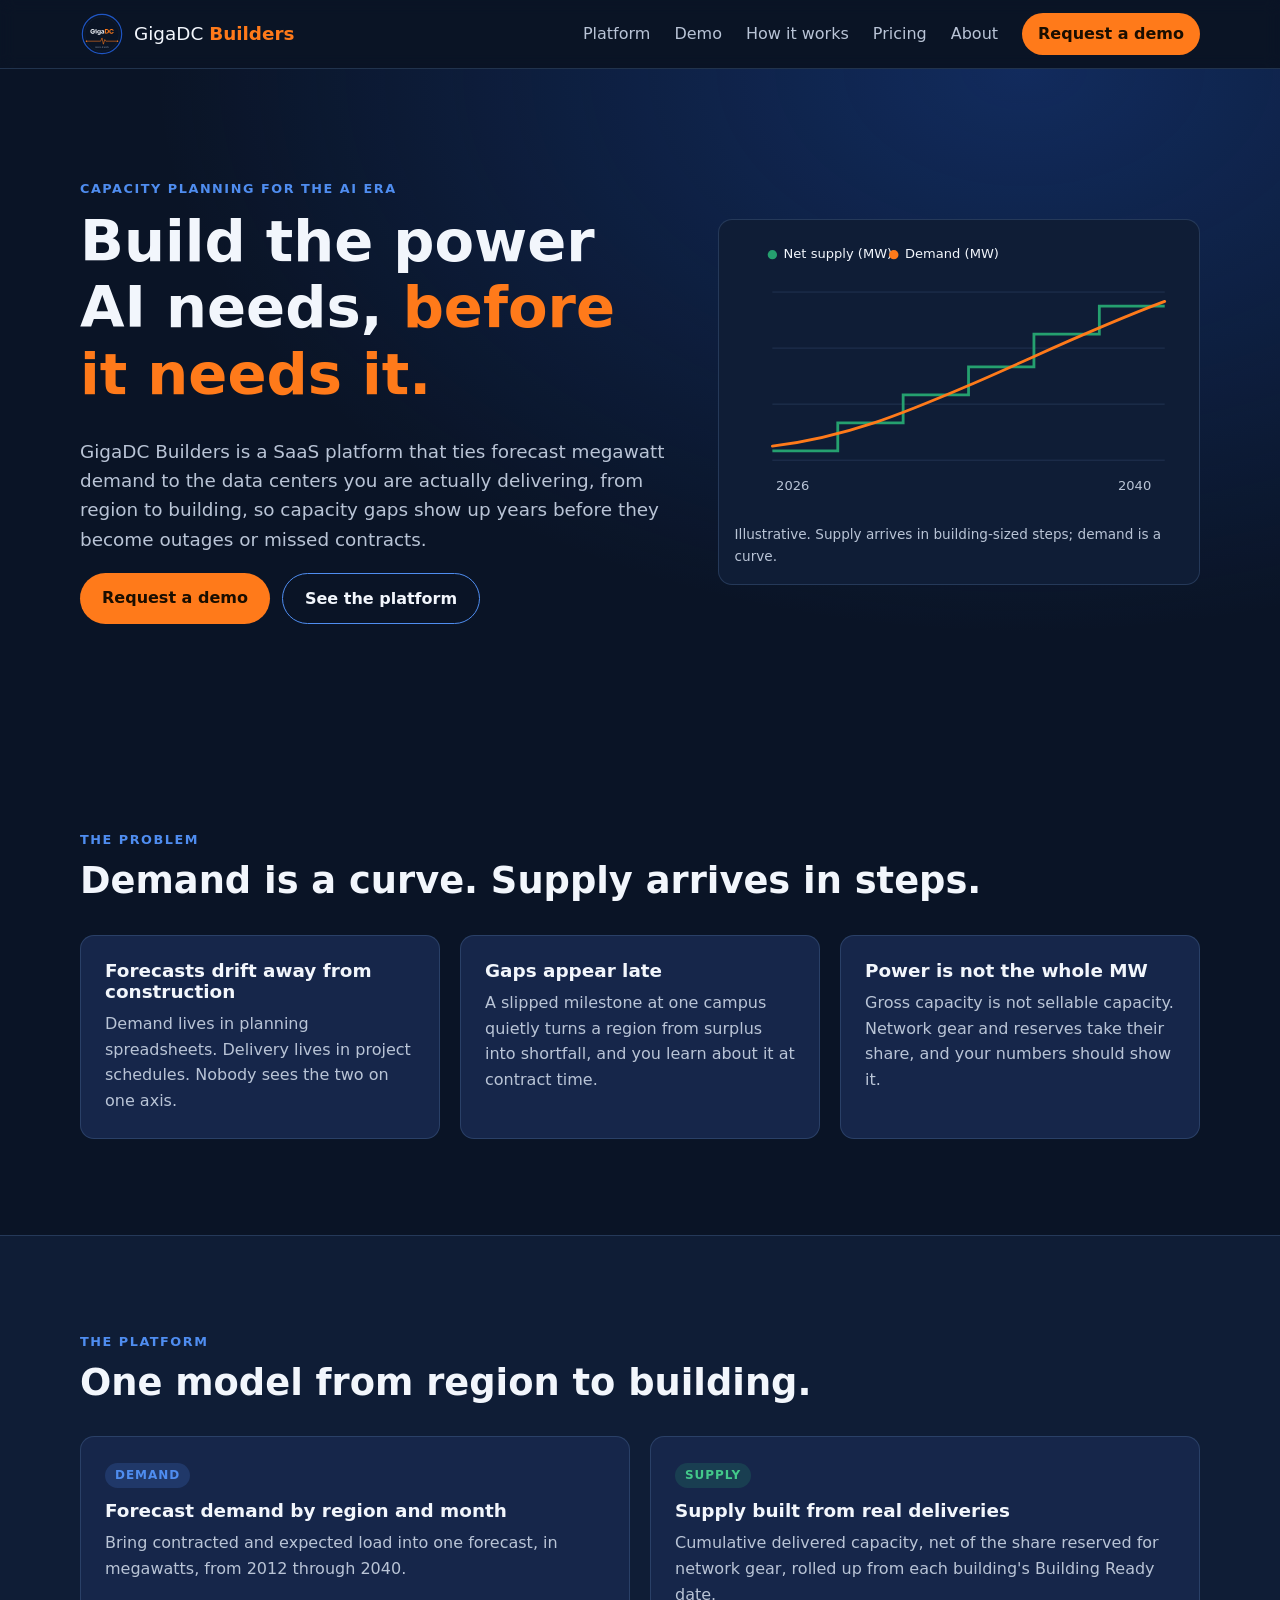
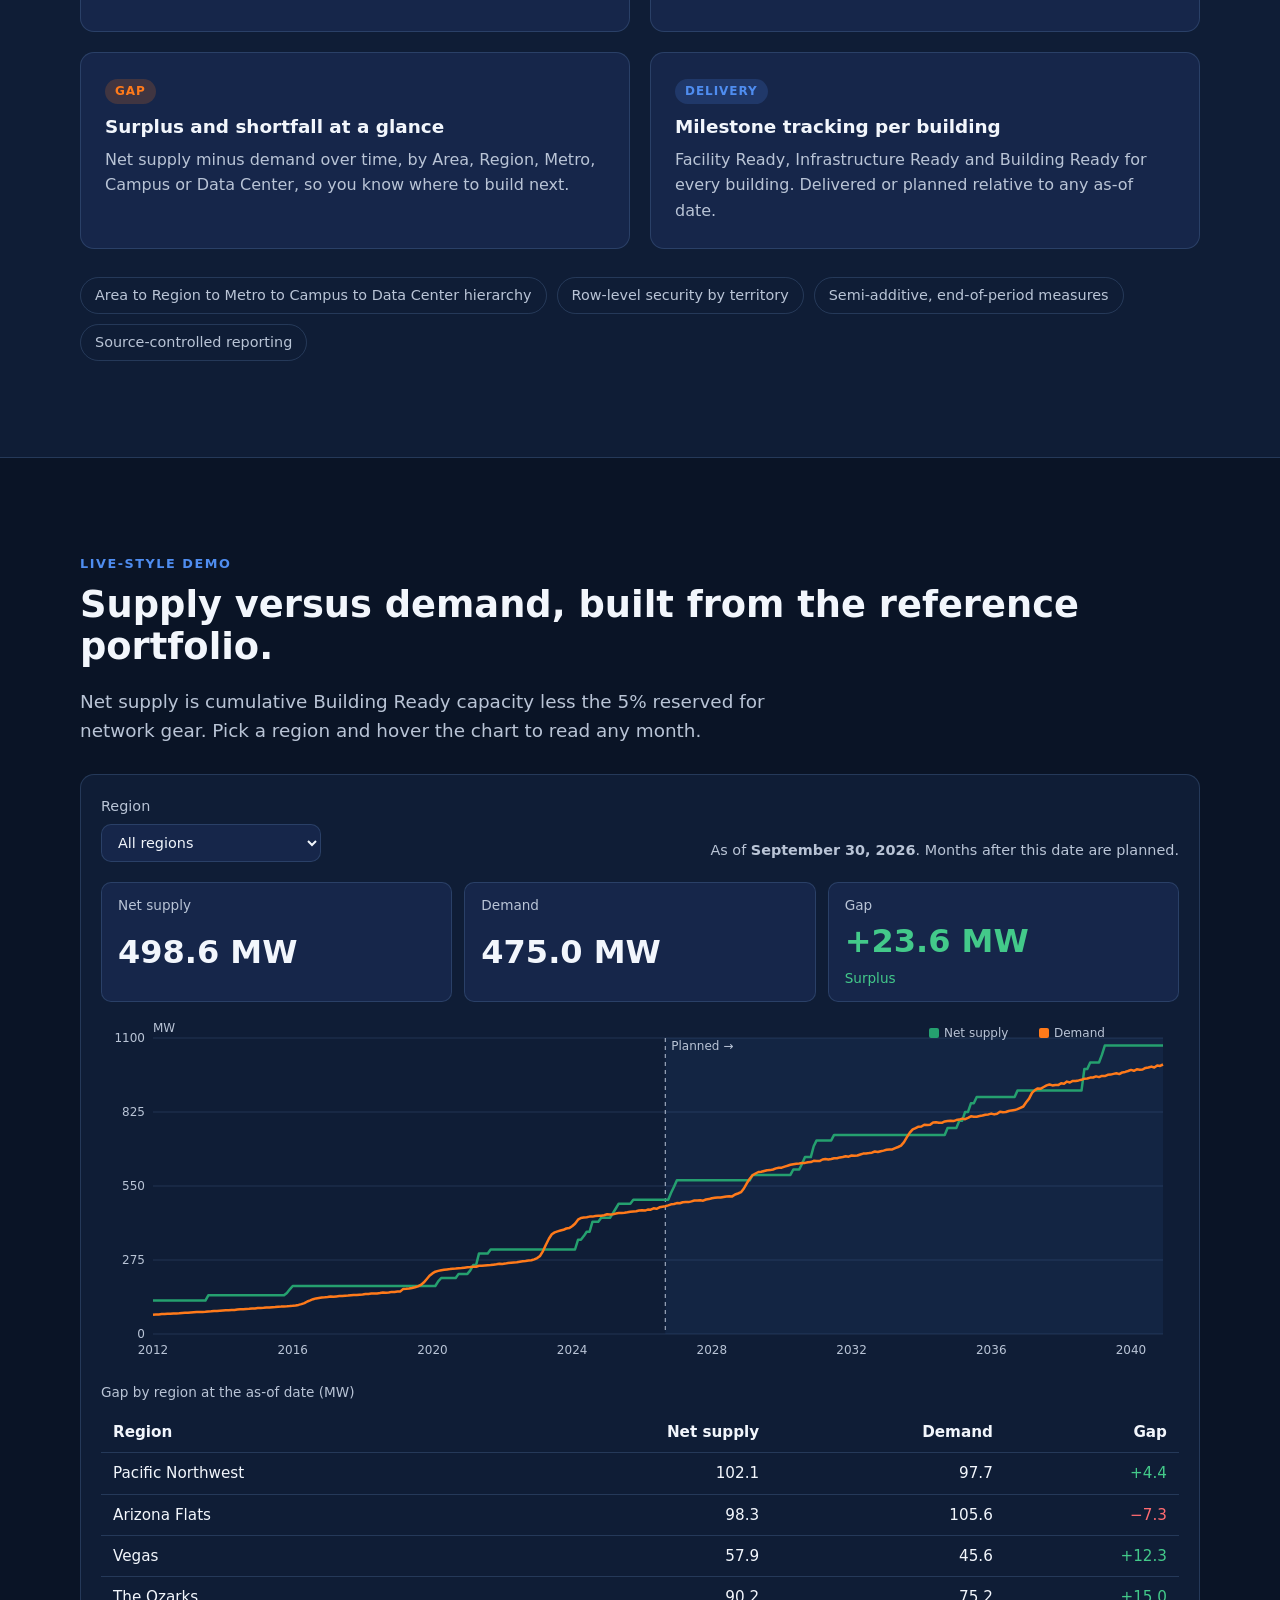
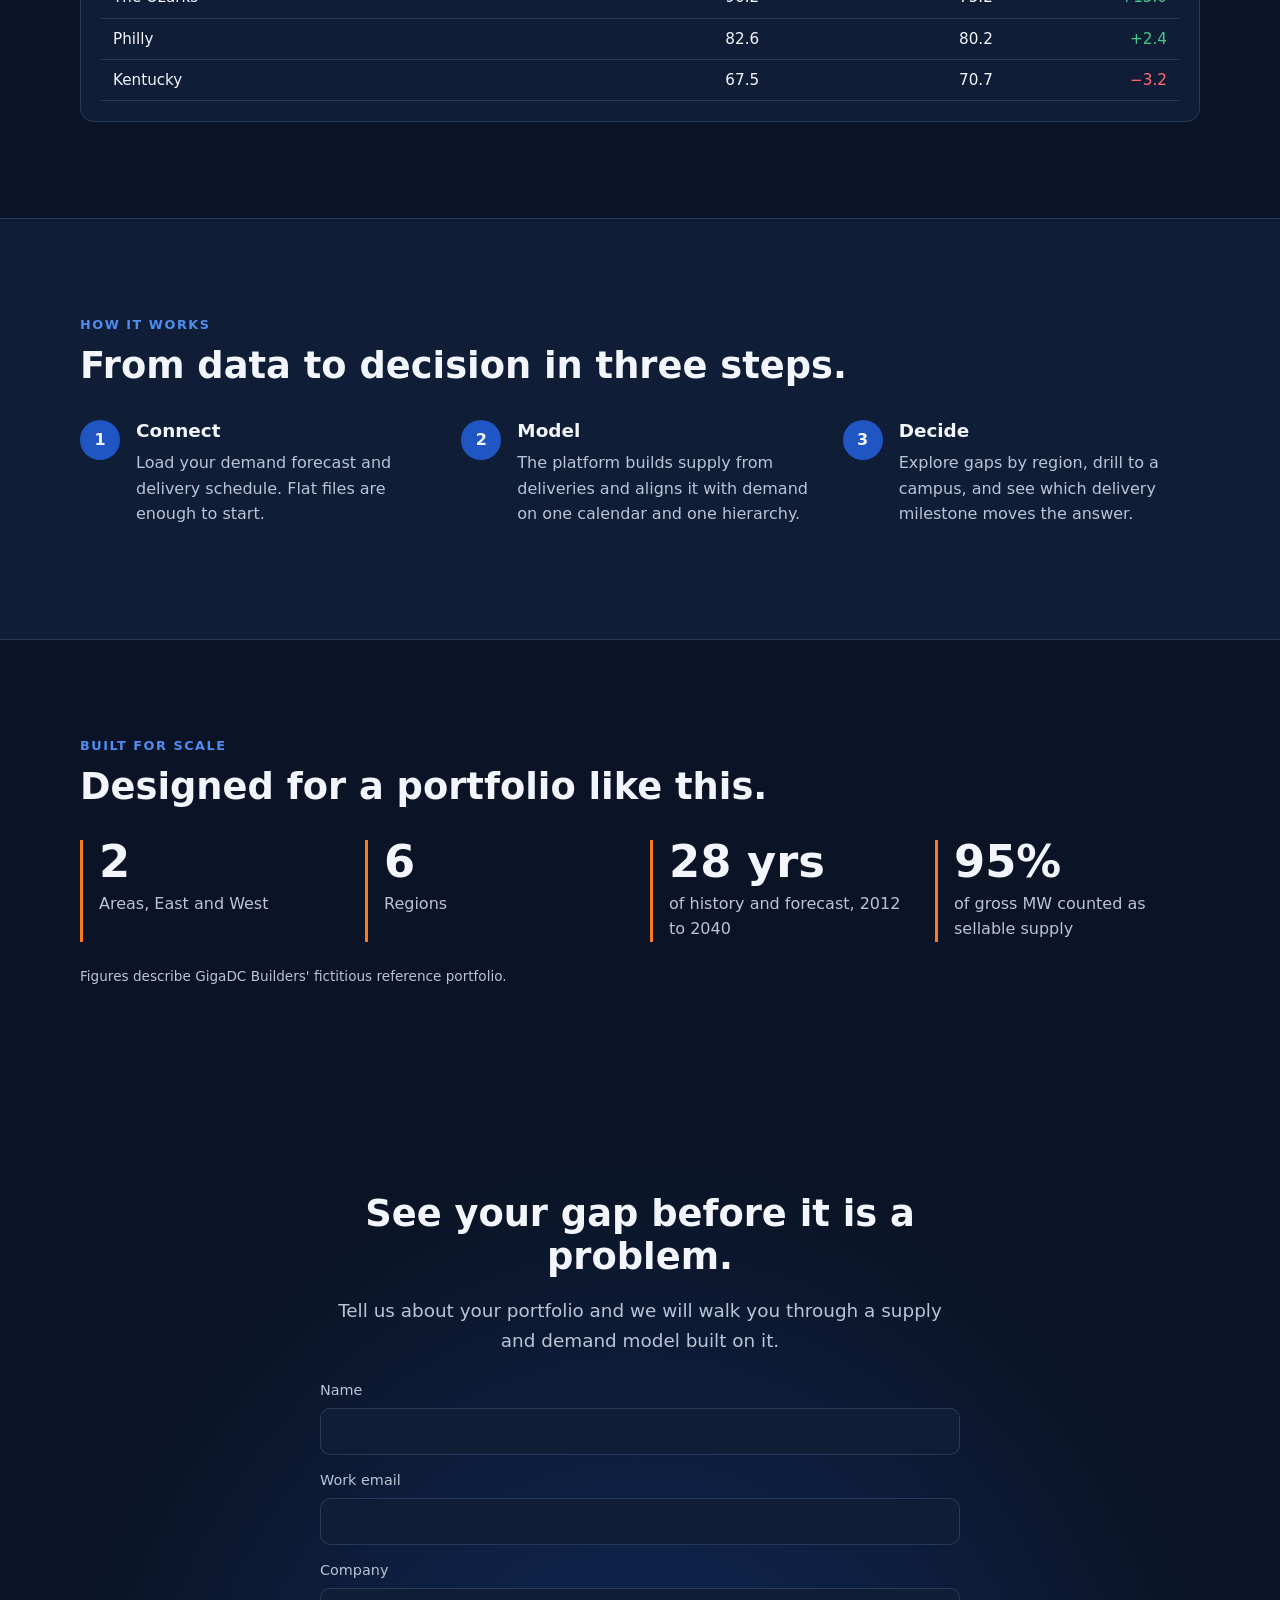
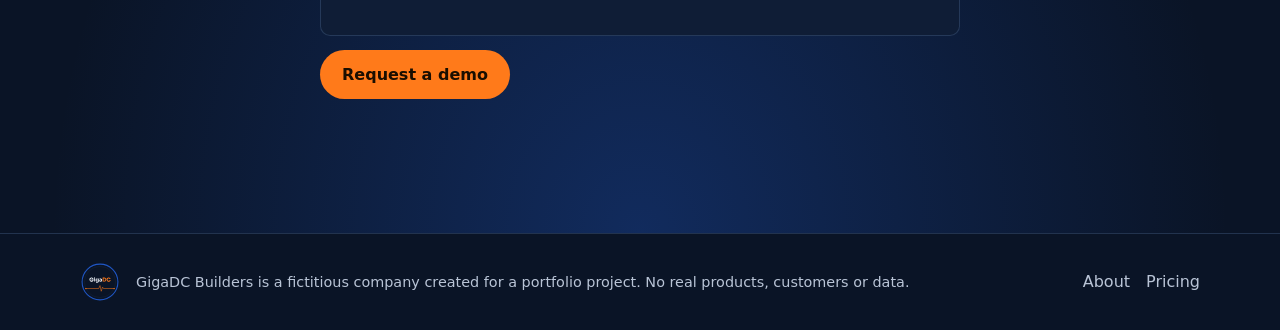
==== commit 8a65b37c: "Make the dashboard chart responsive The chart was drawn 960 units wide and scaled down, which left a" ====
--- a/index.html
+++ b/index.html
@@ -48,10 +48,10 @@
             </g>
             <path class="supply" d="M40 230 H110 V200 H180 V170 H250 V140 H320 V105 H390 V75 H460" fill="none" stroke="#25A06F" stroke-width="3"/>
             <path class="demand" d="M40 225 C120 215 180 190 250 160 S380 100 460 70" fill="none" stroke="#FF7A1A" stroke-width="3" stroke-linecap="round"/>
-            <text x="44" y="272" fill="#B9C4D6" font-size="12">2026</text>
-            <text x="410" y="272" fill="#B9C4D6" font-size="12">2040</text>
-            <circle cx="40" cy="20" r="5" fill="#25A06F"/><text x="52" y="24" fill="#F2F6FC" font-size="12">Net supply (MW)</text>
-            <circle cx="170" cy="20" r="5" fill="#FF7A1A"/><text x="182" y="24" fill="#F2F6FC" font-size="12">Demand (MW)</text>
+            <text x="44" y="272" fill="#B9C4D6" font-size="14">2026</text>
+            <text x="410" y="272" fill="#B9C4D6" font-size="14">2040</text>
+            <circle cx="40" cy="20" r="5" fill="#25A06F"/><text x="52" y="24" fill="#F2F6FC" font-size="14">Net supply (MW)</text>
+            <circle cx="170" cy="20" r="5" fill="#FF7A1A"/><text x="182" y="24" fill="#F2F6FC" font-size="14">Demand (MW)</text>
           </svg>
           <figcaption>Illustrative. Supply arrives in building-sized steps; demand is a curve.</figcaption>
         </figure>
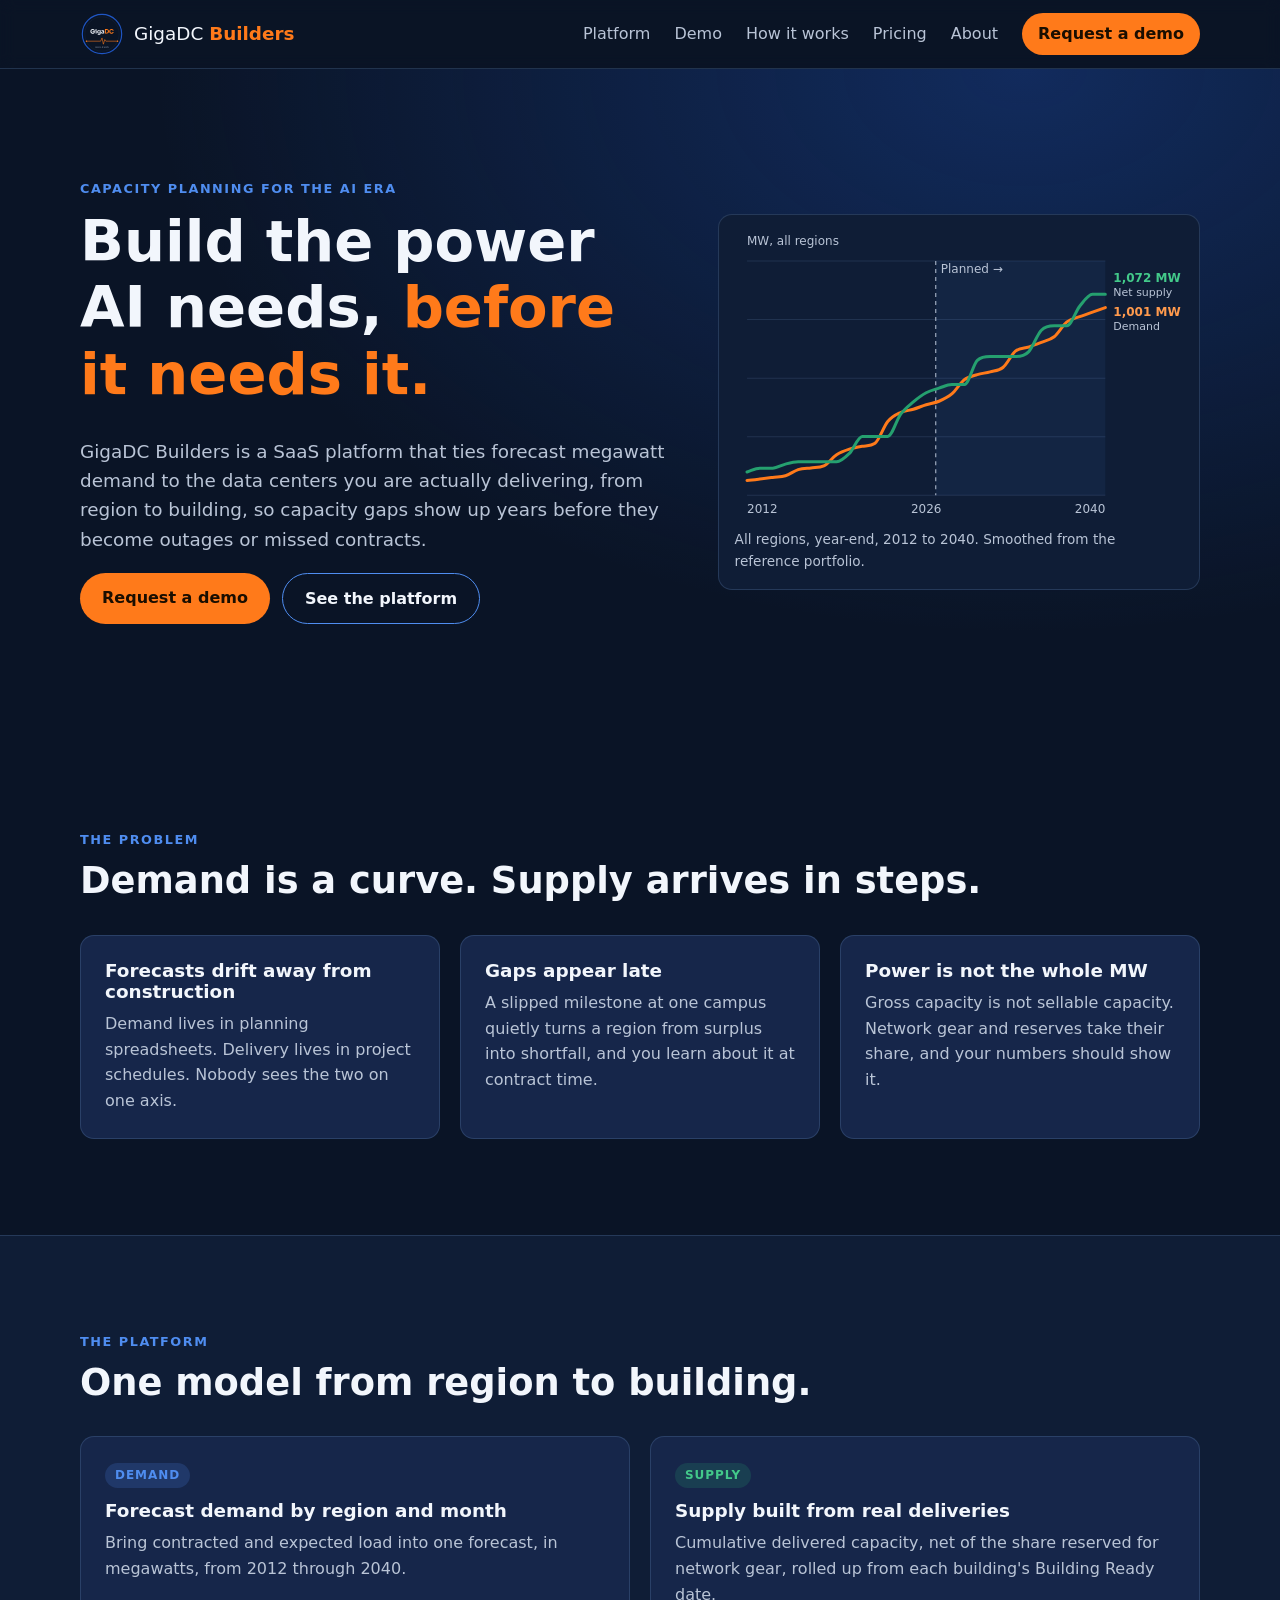
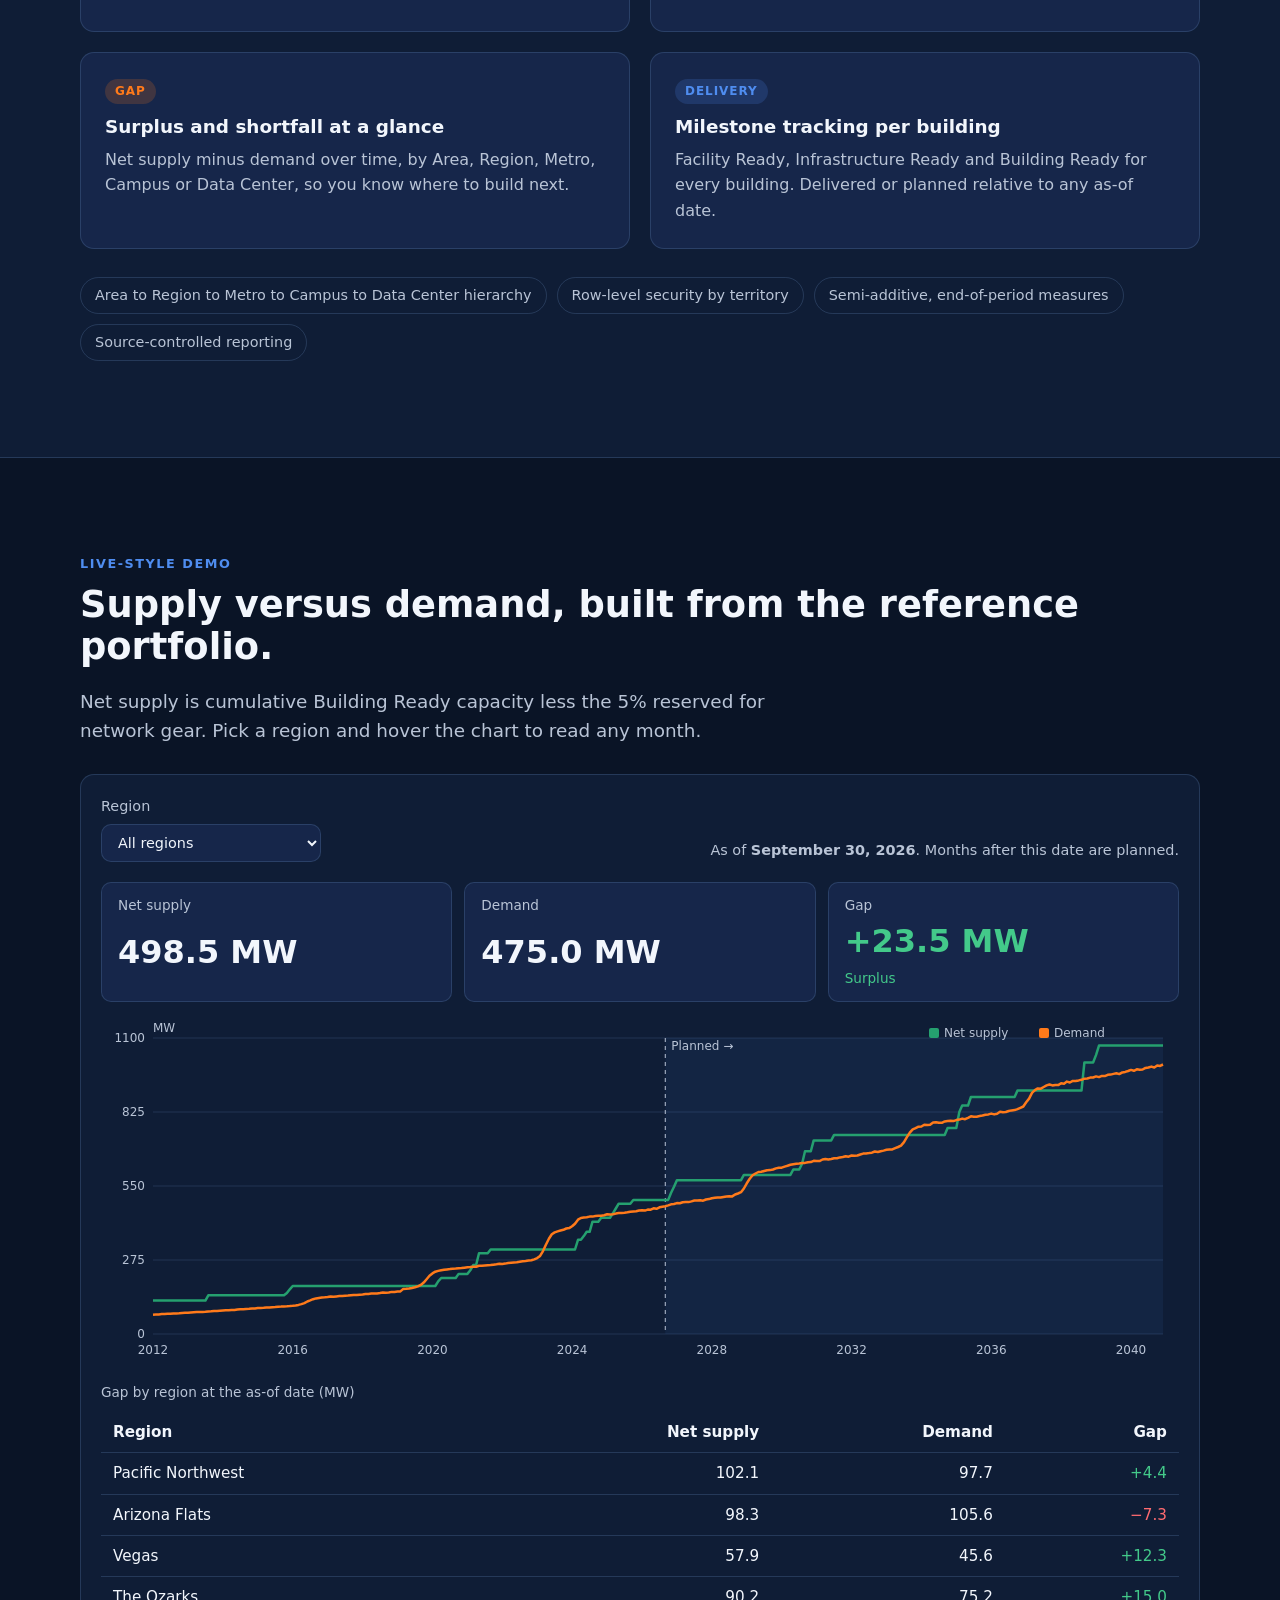
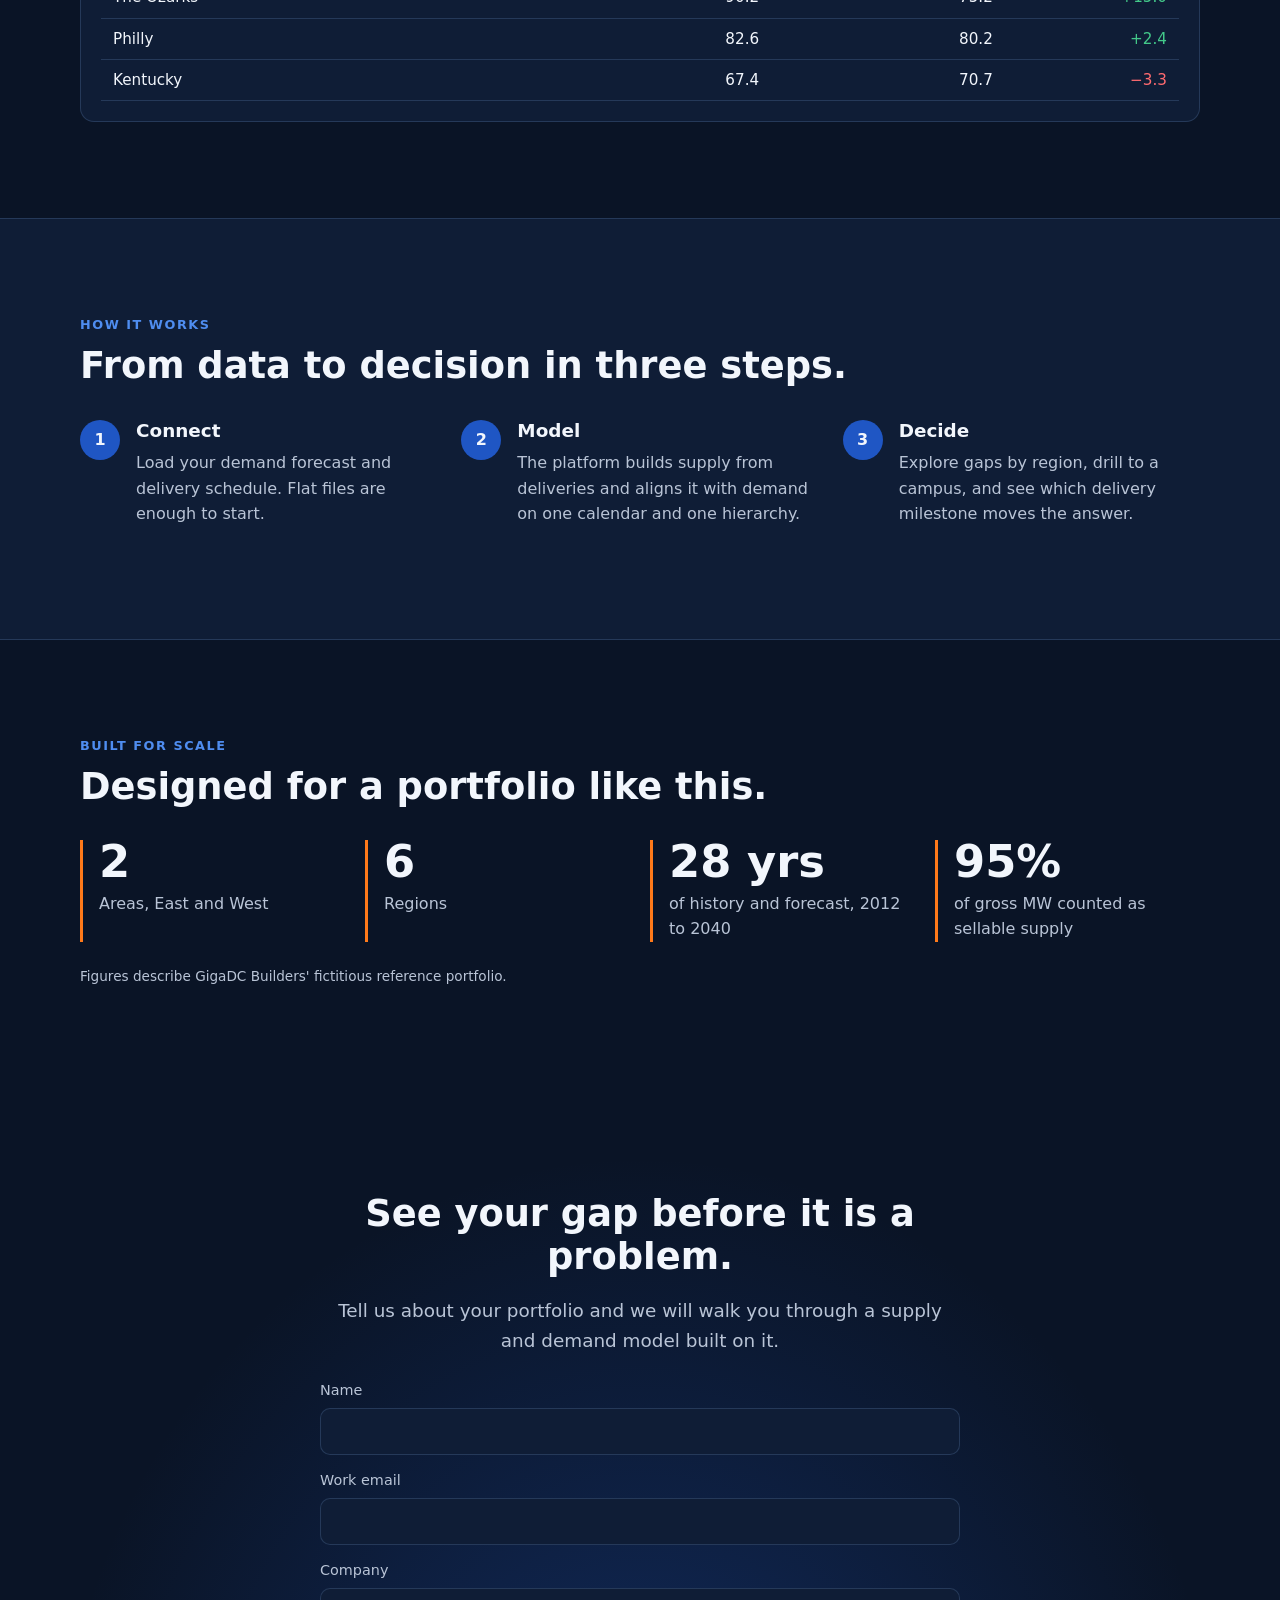
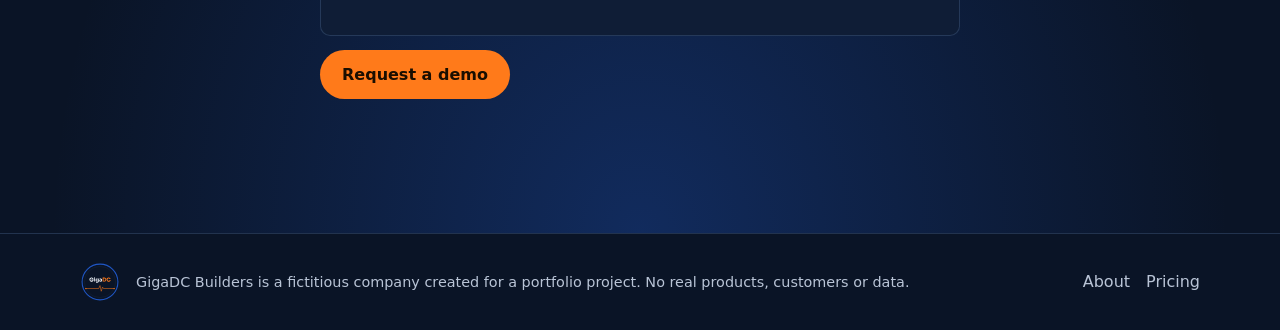
==== commit 0aef40f4: "Match the model's supply logic; plot real trends in the hero chart Build script now follows Delivery" ====
--- a/index.html
+++ b/index.html
@@ -39,21 +39,9 @@
             <a href="#platform" class="btn btn-ghost">See the platform</a>
           </div>
         </div>
-        <figure class="hero-visual" aria-label="Supply versus demand, illustrative">
-          <svg viewBox="0 0 480 300" role="img" aria-labelledby="chart-title">
-            <title id="chart-title">Illustrative chart: net supply steps up and meets rising demand</title>
-            <g stroke="#5B7AA8" stroke-opacity=".25">
-              <line x1="40" y1="60" x2="460" y2="60"/><line x1="40" y1="120" x2="460" y2="120"/>
-              <line x1="40" y1="180" x2="460" y2="180"/><line x1="40" y1="240" x2="460" y2="240"/>
-            </g>
-            <path class="supply" d="M40 230 H110 V200 H180 V170 H250 V140 H320 V105 H390 V75 H460" fill="none" stroke="#25A06F" stroke-width="3"/>
-            <path class="demand" d="M40 225 C120 215 180 190 250 160 S380 100 460 70" fill="none" stroke="#FF7A1A" stroke-width="3" stroke-linecap="round"/>
-            <text x="44" y="272" fill="#B9C4D6" font-size="14">2026</text>
-            <text x="410" y="272" fill="#B9C4D6" font-size="14">2040</text>
-            <circle cx="40" cy="20" r="5" fill="#25A06F"/><text x="52" y="24" fill="#F2F6FC" font-size="14">Net supply (MW)</text>
-            <circle cx="170" cy="20" r="5" fill="#FF7A1A"/><text x="182" y="24" fill="#F2F6FC" font-size="14">Demand (MW)</text>
-          </svg>
-          <figcaption>Illustrative. Supply arrives in building-sized steps; demand is a curve.</figcaption>
+        <figure class="hero-visual">
+          <svg id="hero-chart" role="img" aria-label="Net supply and demand in MW across all regions, 2012 to 2040, smoothed"></svg>
+          <figcaption id="hero-caption">All regions, year-end, 2012 to 2040. Smoothed from the reference portfolio.</figcaption>
         </figure>
       </div>
     </section>
@@ -196,6 +184,7 @@
   </footer>
 
   <script src="js/demo-data.js"></script>
+  <script src="js/hero.js"></script>
   <script src="js/dashboard.js"></script>
   <script src="js/main.js"></script>
 </body>
--- a/css/styles.css
+++ b/css/styles.css
@@ -35,16 +35,16 @@
 .nav { display: flex; align-items: center; justify-content: space-between; gap: 16px; min-height: 68px; }
 .brand { display: flex; align-items: center; gap: 10px; text-decoration: none; font-weight: 300; font-size: 1.15rem; }
 .brand b { color: var(--orange); font-weight: 600; }
-nav { display: flex; align-items: center; gap: 24px; }
-nav a { text-decoration: none; color: var(--muted); }
-nav a:hover { color: var(--text); }
+#nav { display: flex; align-items: center; gap: 24px; }
+#nav a { text-decoration: none; color: var(--muted); }
+#nav a:hover { color: var(--text); }
 .nav-toggle { display: none; background: none; border: 1px solid var(--line); color: var(--text); border-radius: 8px; padding: 6px 12px; font: inherit; }
 
 /* Buttons */
 .btn { display: inline-block; background: var(--orange); color: #1a0e00; font: inherit; font-weight: 600; text-decoration: none; padding: 12px 22px; border: 0; border-radius: 999px; cursor: pointer; }
 .btn:hover { filter: brightness(1.08); }
 .btn-small { padding: 8px 16px; }
-nav a.btn { color: #1a0e00; }
+#nav a.btn { color: #1a0e00; }
 .btn-ghost { background: transparent; color: var(--text); border: 1px solid var(--blue); }
 :focus-visible { outline: 3px solid var(--blue); outline-offset: 2px; }
 
@@ -54,8 +54,9 @@
 .cta-row { display: flex; flex-wrap: wrap; gap: 12px; margin-top: 8px; }
 .hero-visual { margin: 0; background: var(--navy-800); border: 1px solid var(--line); border-radius: var(--radius); padding: 16px; }
 .hero-visual svg { width: 100%; height: auto; display: block; }
+#hero-chart text { fill: var(--muted); font-size: 12px; }
 .hero-visual figcaption { font-size: .85rem; color: var(--muted); margin-top: 8px; }
-.supply, .demand { stroke-dasharray: 1200; stroke-dashoffset: 1200; animation: draw 2.2s ease-out .3s forwards; }
+.supply, .demand { stroke-dasharray: 1; stroke-dashoffset: 1; animation: draw 2.2s ease-out .3s forwards; }
 @keyframes draw { to { stroke-dashoffset: 0; } }
 
 /* Sections */
@@ -133,10 +134,10 @@
   .stats { grid-template-columns: repeat(2, 1fr); }
   .kpis { grid-template-columns: 1fr; }
   .nav-toggle { display: block; }
-  nav { display: none; position: absolute; top: 68px; left: 0; right: 0; flex-direction: column; align-items: stretch; gap: 0; background: var(--navy-900); border-bottom: 1px solid var(--line); padding: 8px 16px 16px; }
-  nav.open { display: flex; }
-  nav a { padding: 10px 0; }
-  nav a.btn { text-align: center; margin-top: 8px; }
+  #nav { display: none; position: absolute; top: 68px; left: 0; right: 0; flex-direction: column; align-items: stretch; gap: 0; background: var(--navy-900); border-bottom: 1px solid var(--line); padding: 8px 16px 16px; }
+  #nav.open { display: flex; }
+  #nav a { padding: 10px 0; }
+  #nav a.btn { text-align: center; margin-top: 8px; }
 }
 
 @media (prefers-reduced-motion: reduce) {
@@ -147,7 +148,7 @@
 /* Inner pages */
 .page-hero { padding-top: clamp(56px, 8vw, 100px); }
 .page-hero h1 { max-width: 20ch; }
-nav a[aria-current="page"] { color: var(--text); border-bottom: 2px solid var(--orange); }
+#nav a[aria-current="page"] { color: var(--text); border-bottom: 2px solid var(--orange); }
 .foot { flex-wrap: wrap; }
 .foot-links { display: flex; gap: 16px; margin-left: auto; }
 .foot-links a { color: var(--muted); text-decoration: none; }
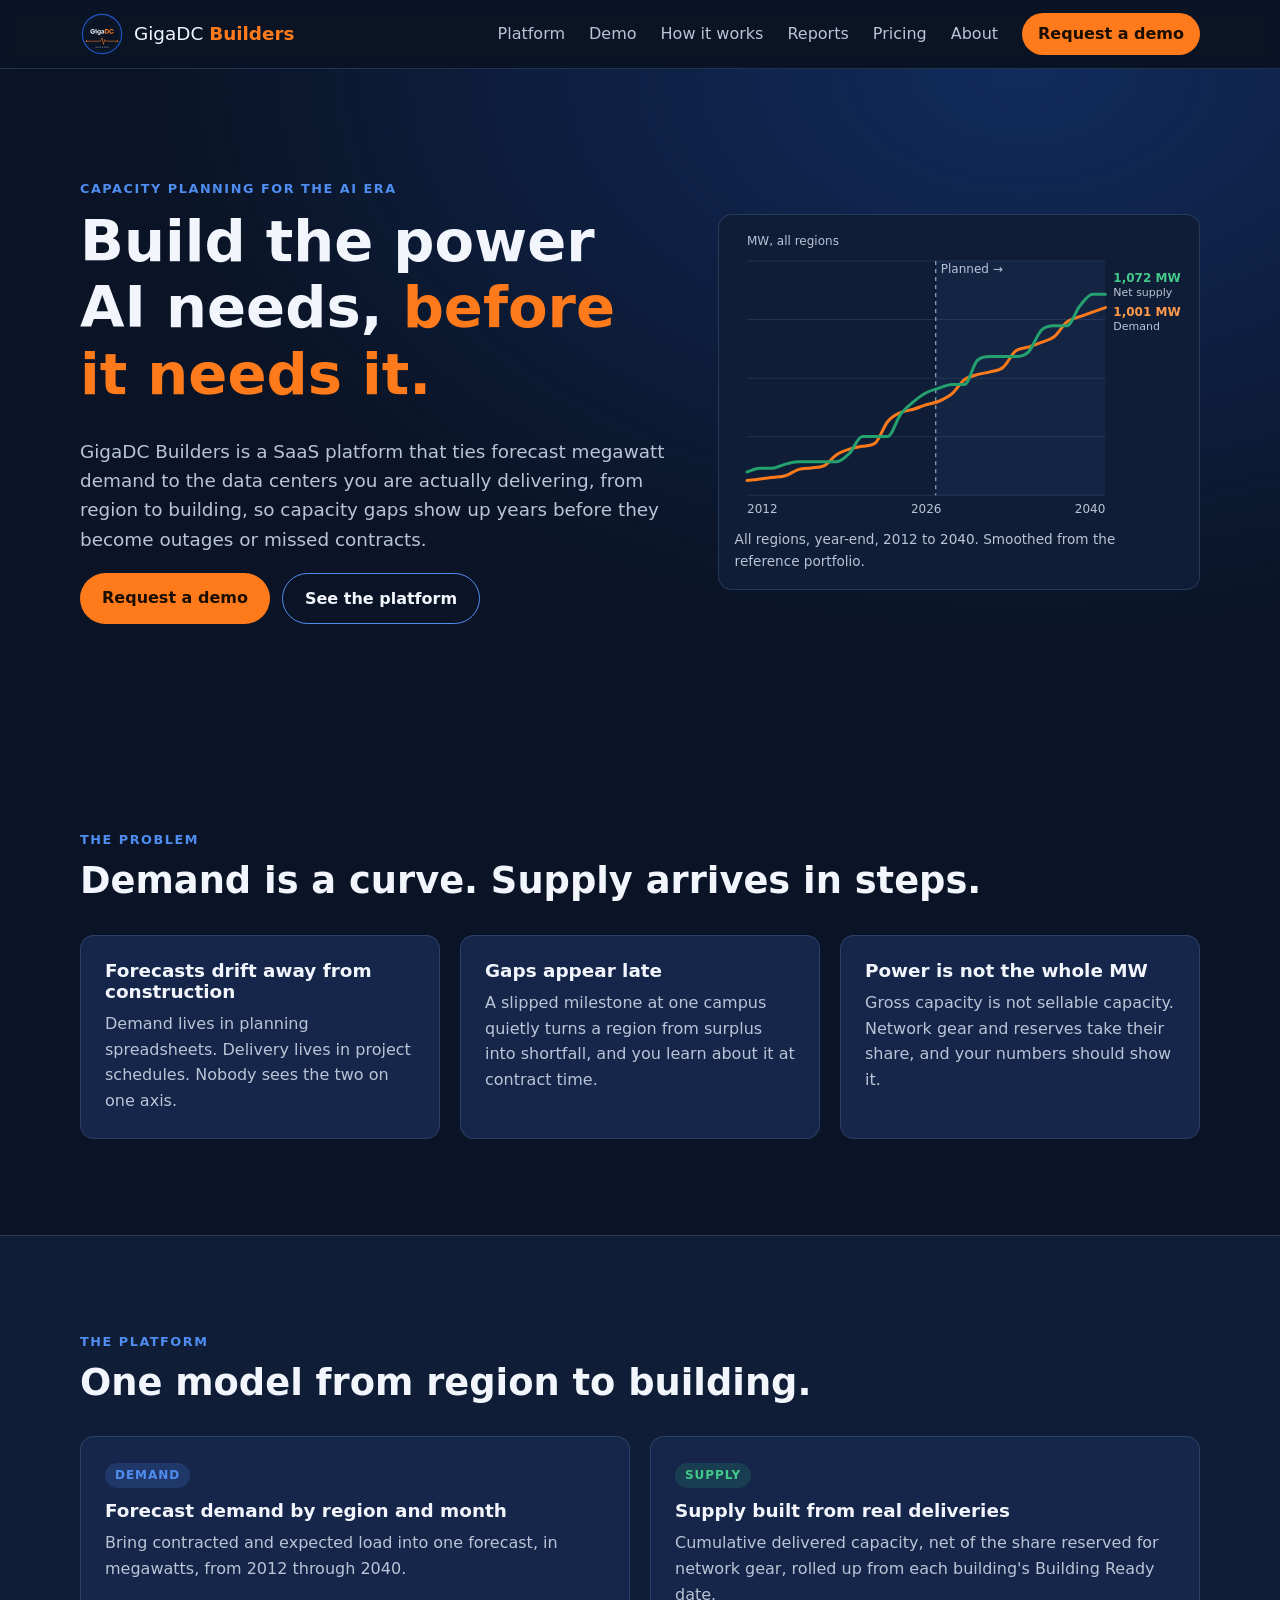
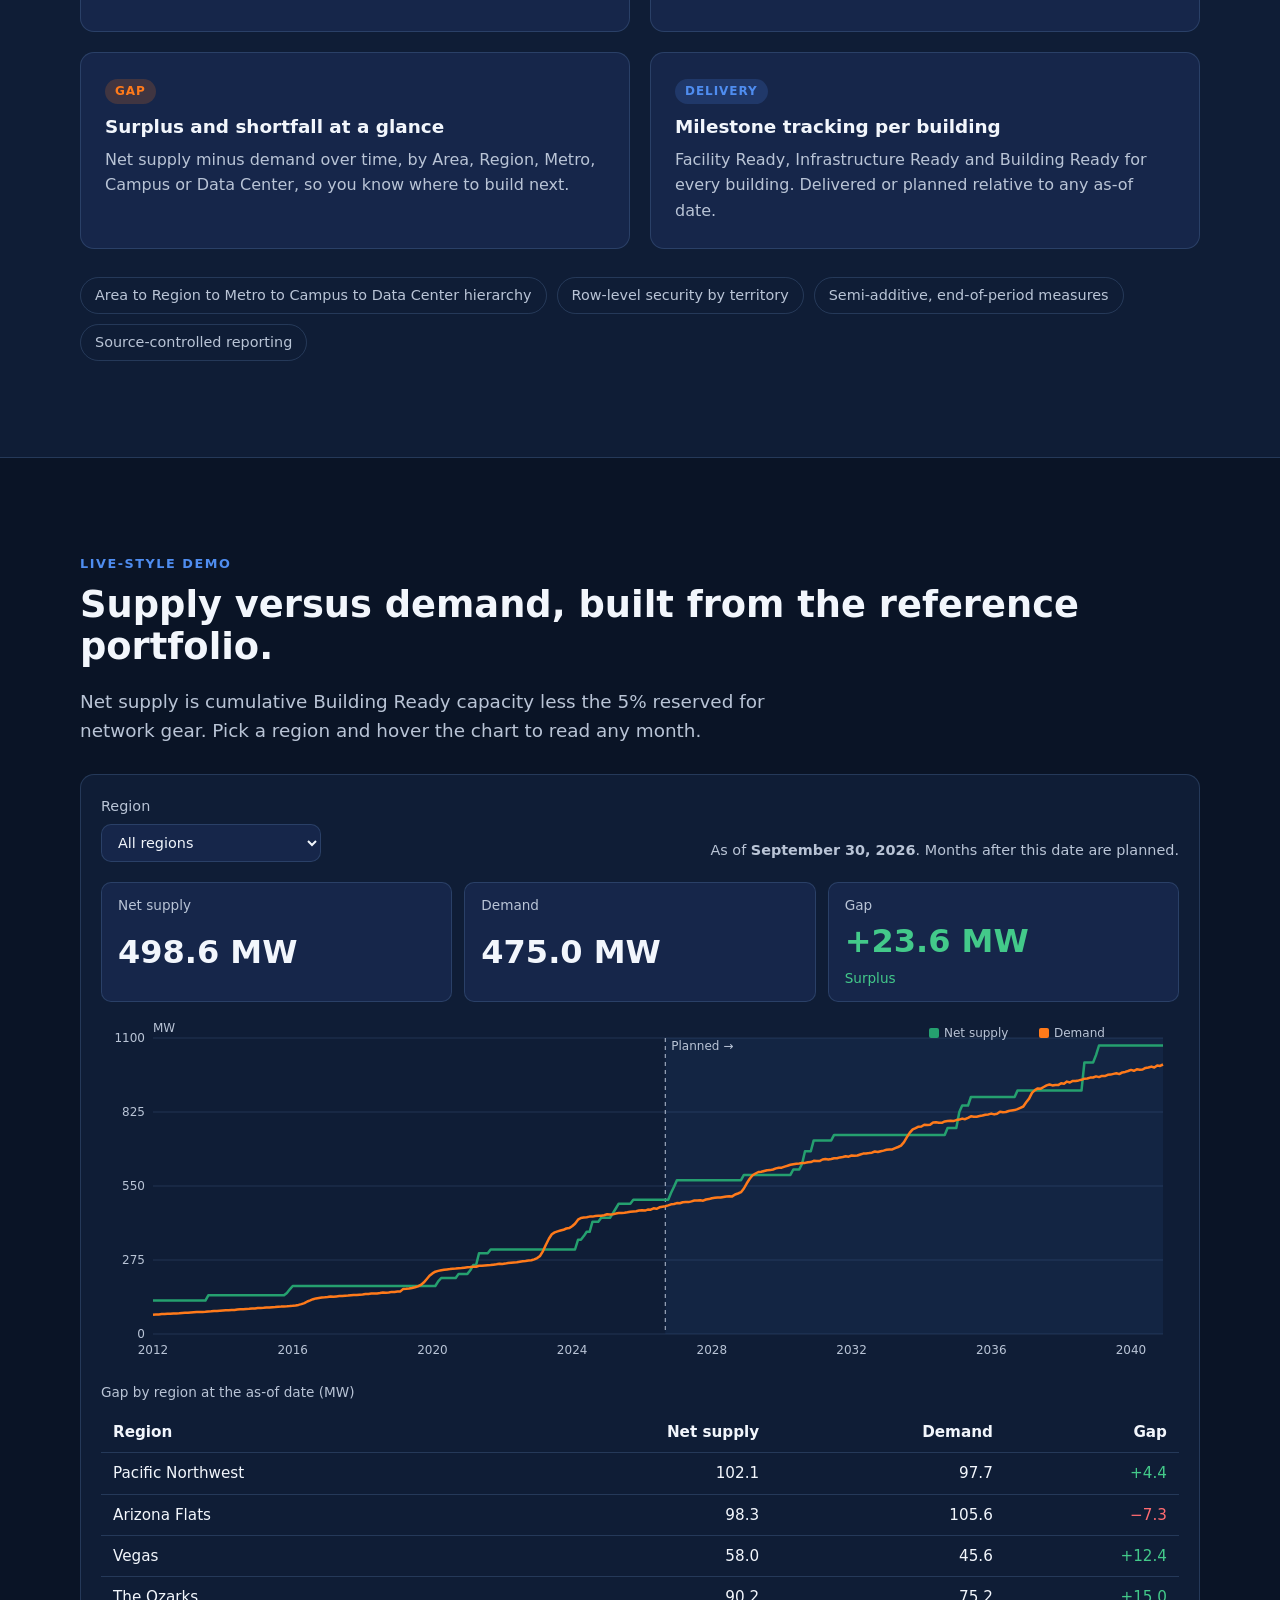
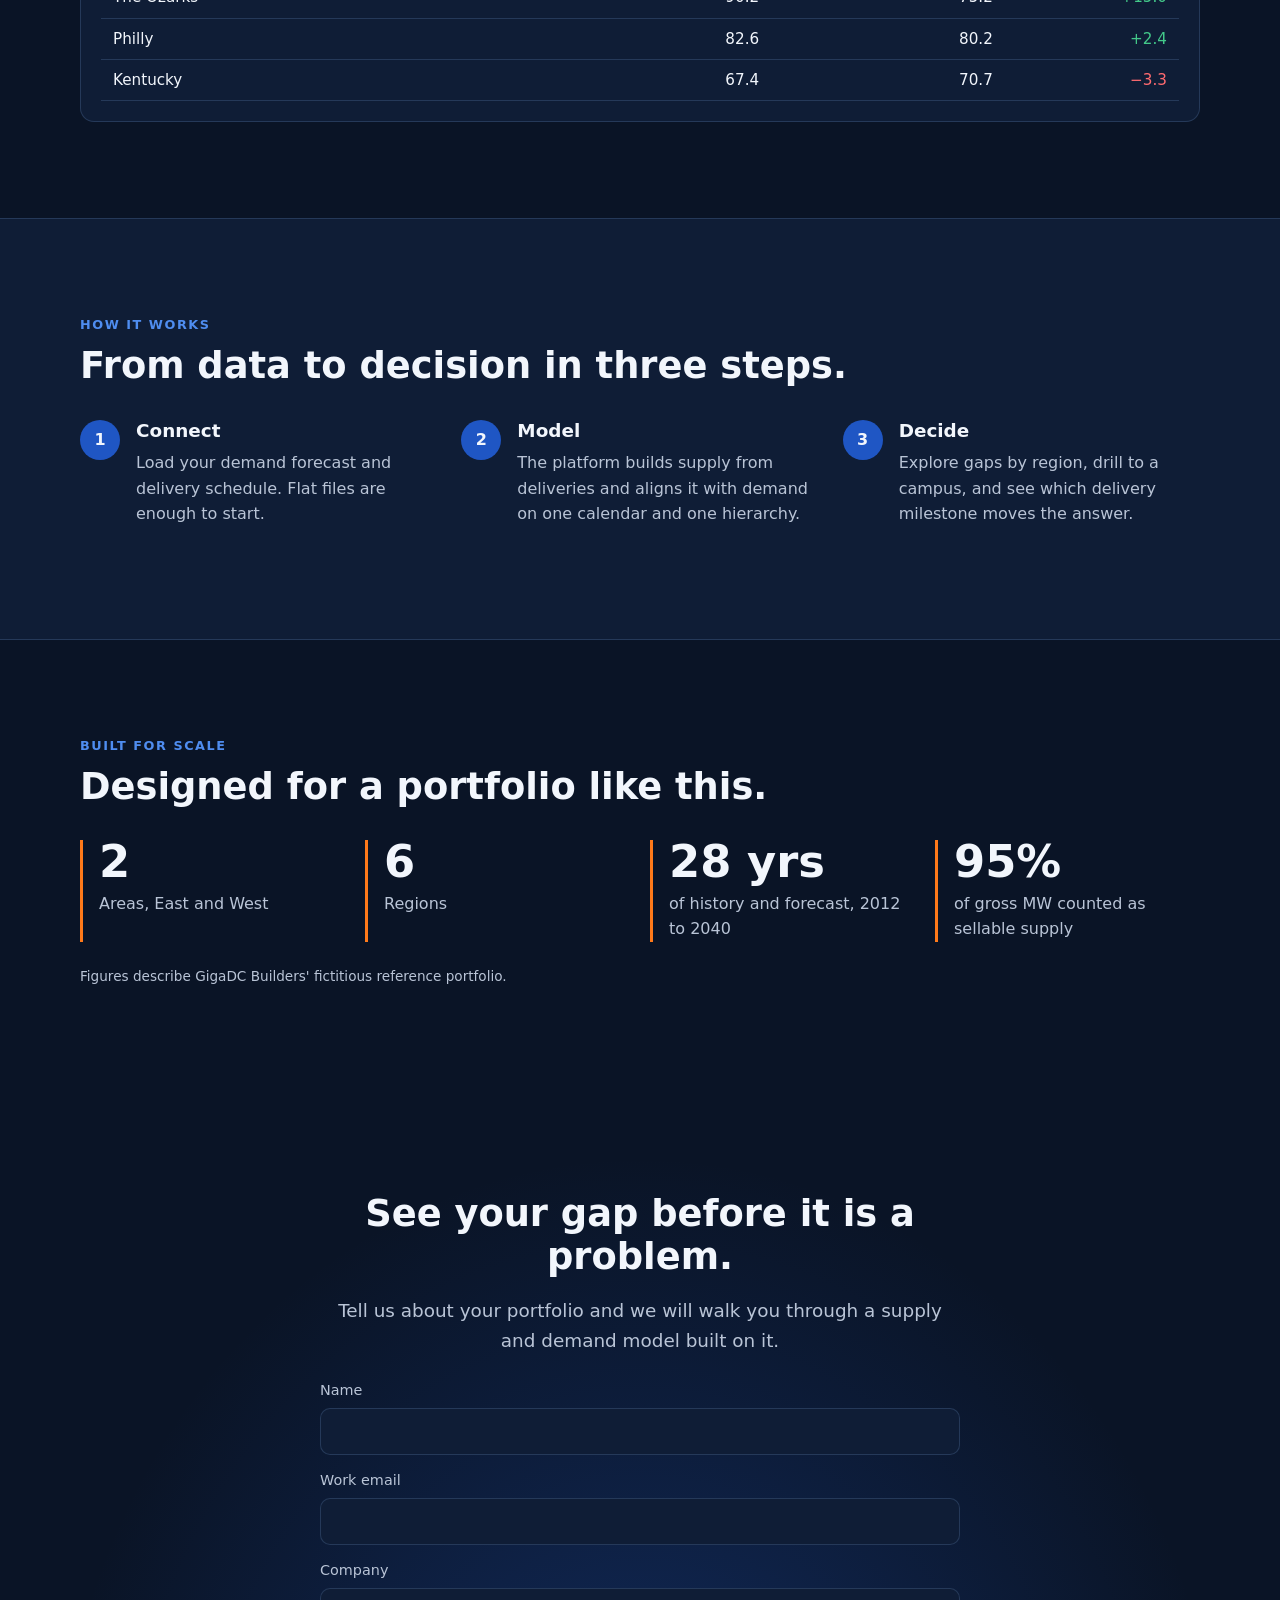
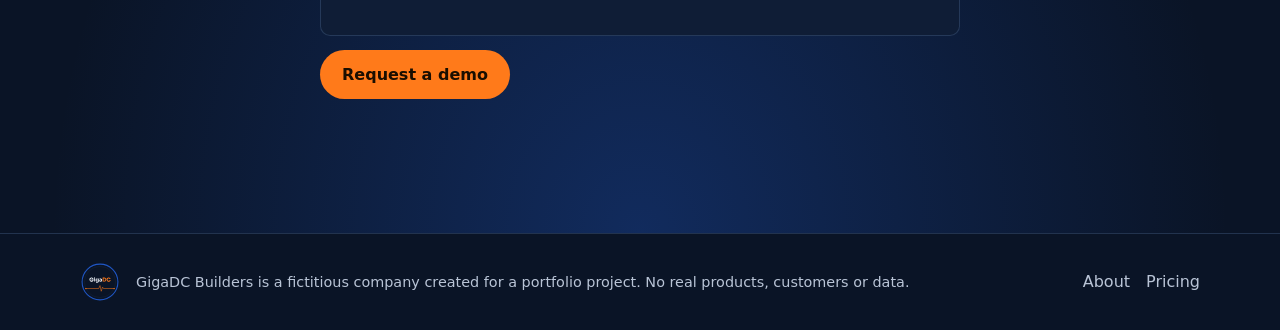
==== commit 2a22df3b: "Link the reports from the site header and publish them A Reports link in every page's header, report" ====
--- a/index.html
+++ b/index.html
@@ -20,6 +20,7 @@
         <a href="#platform">Platform</a>
         <a href="#dashboard">Demo</a>
         <a href="#how">How it works</a>
+        <a href="reports/index.html">Reports</a>
         <a href="pricing.html">Pricing</a>
         <a href="about.html">About</a>
         <a href="#demo" class="btn btn-small">Request a demo</a>
